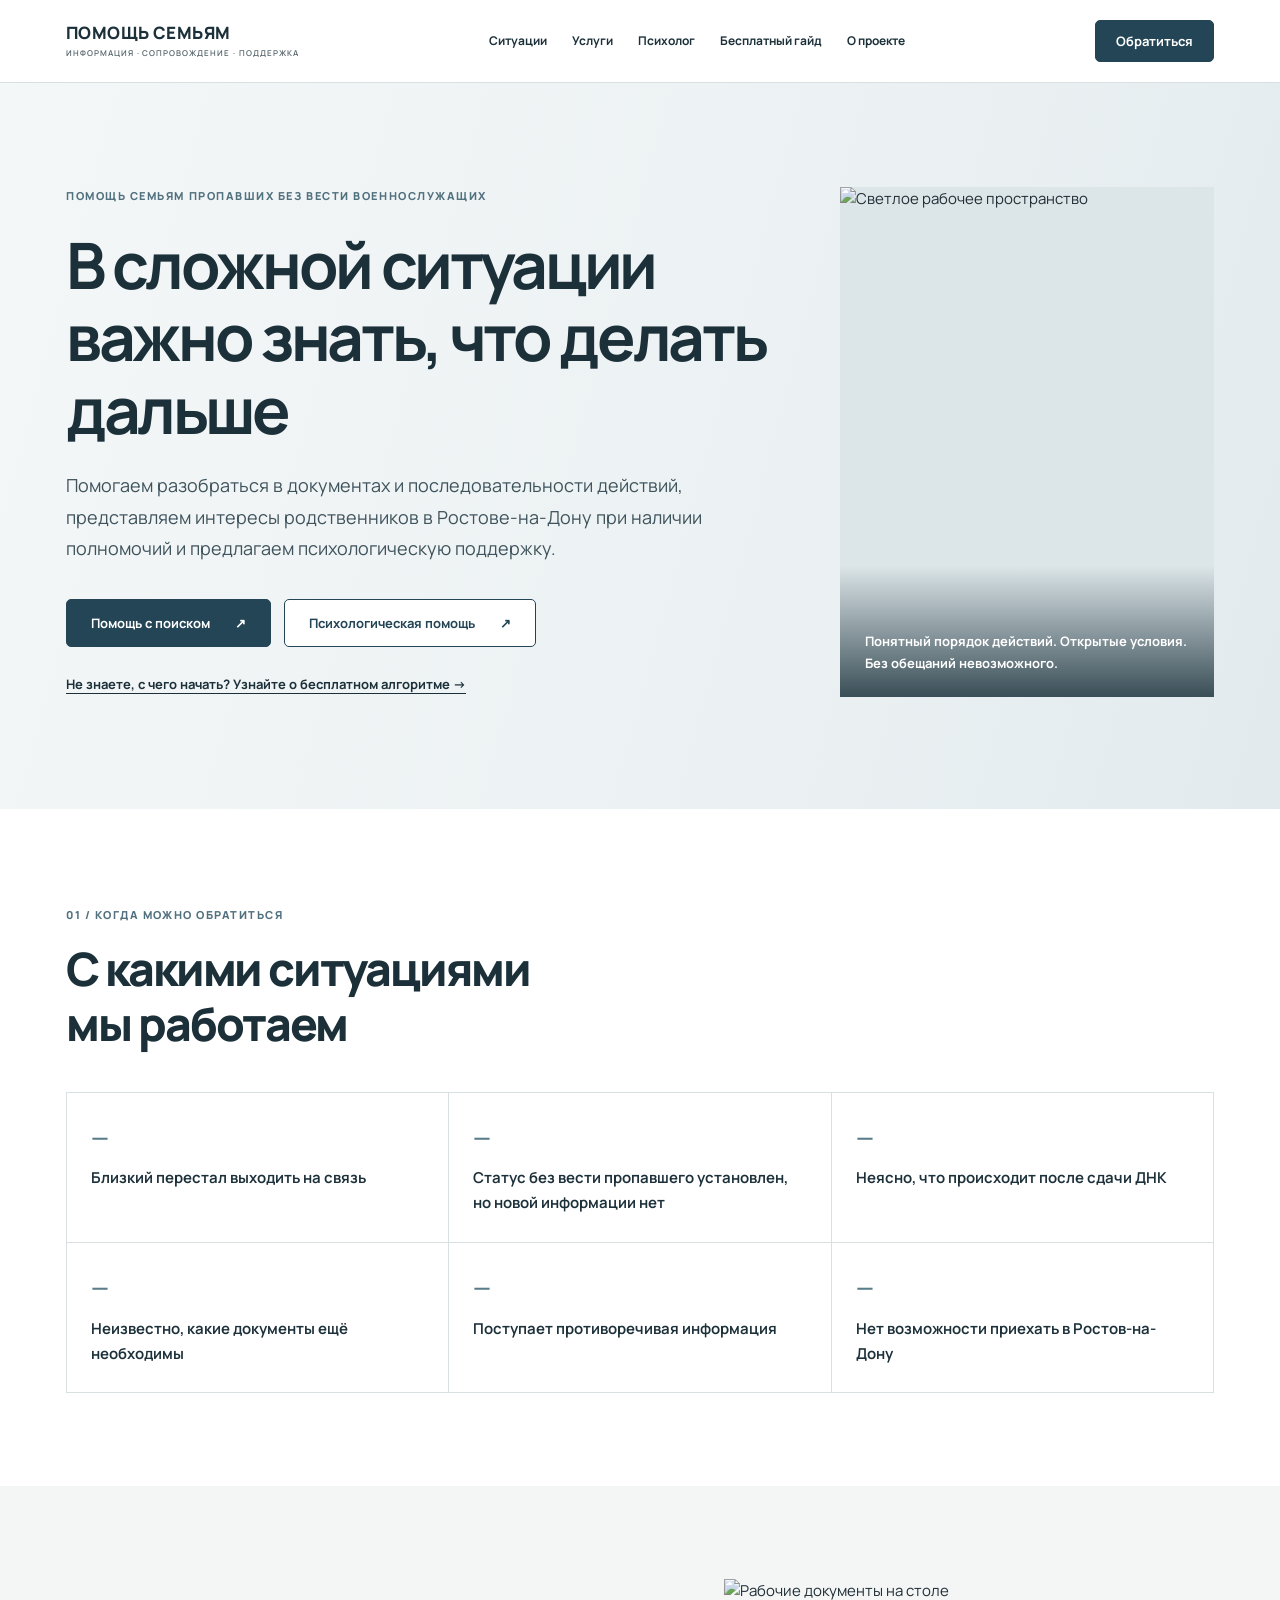
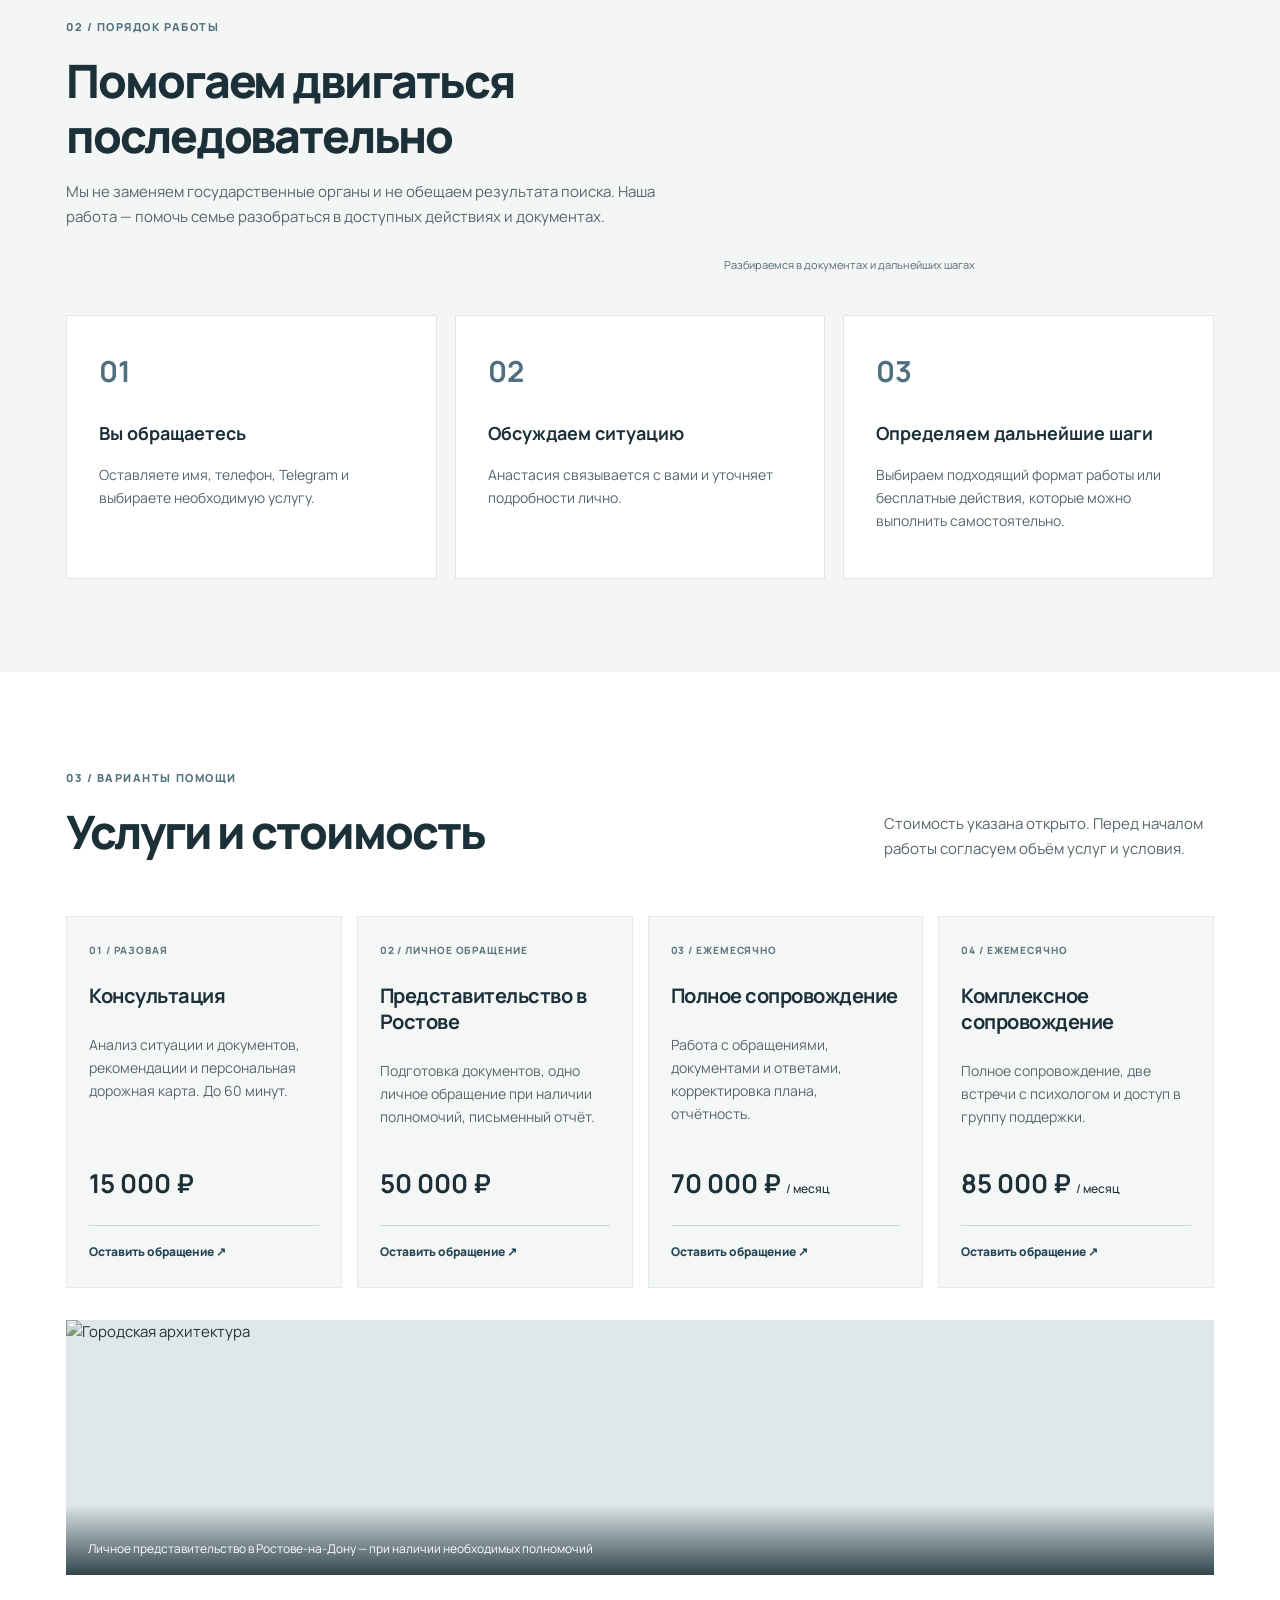
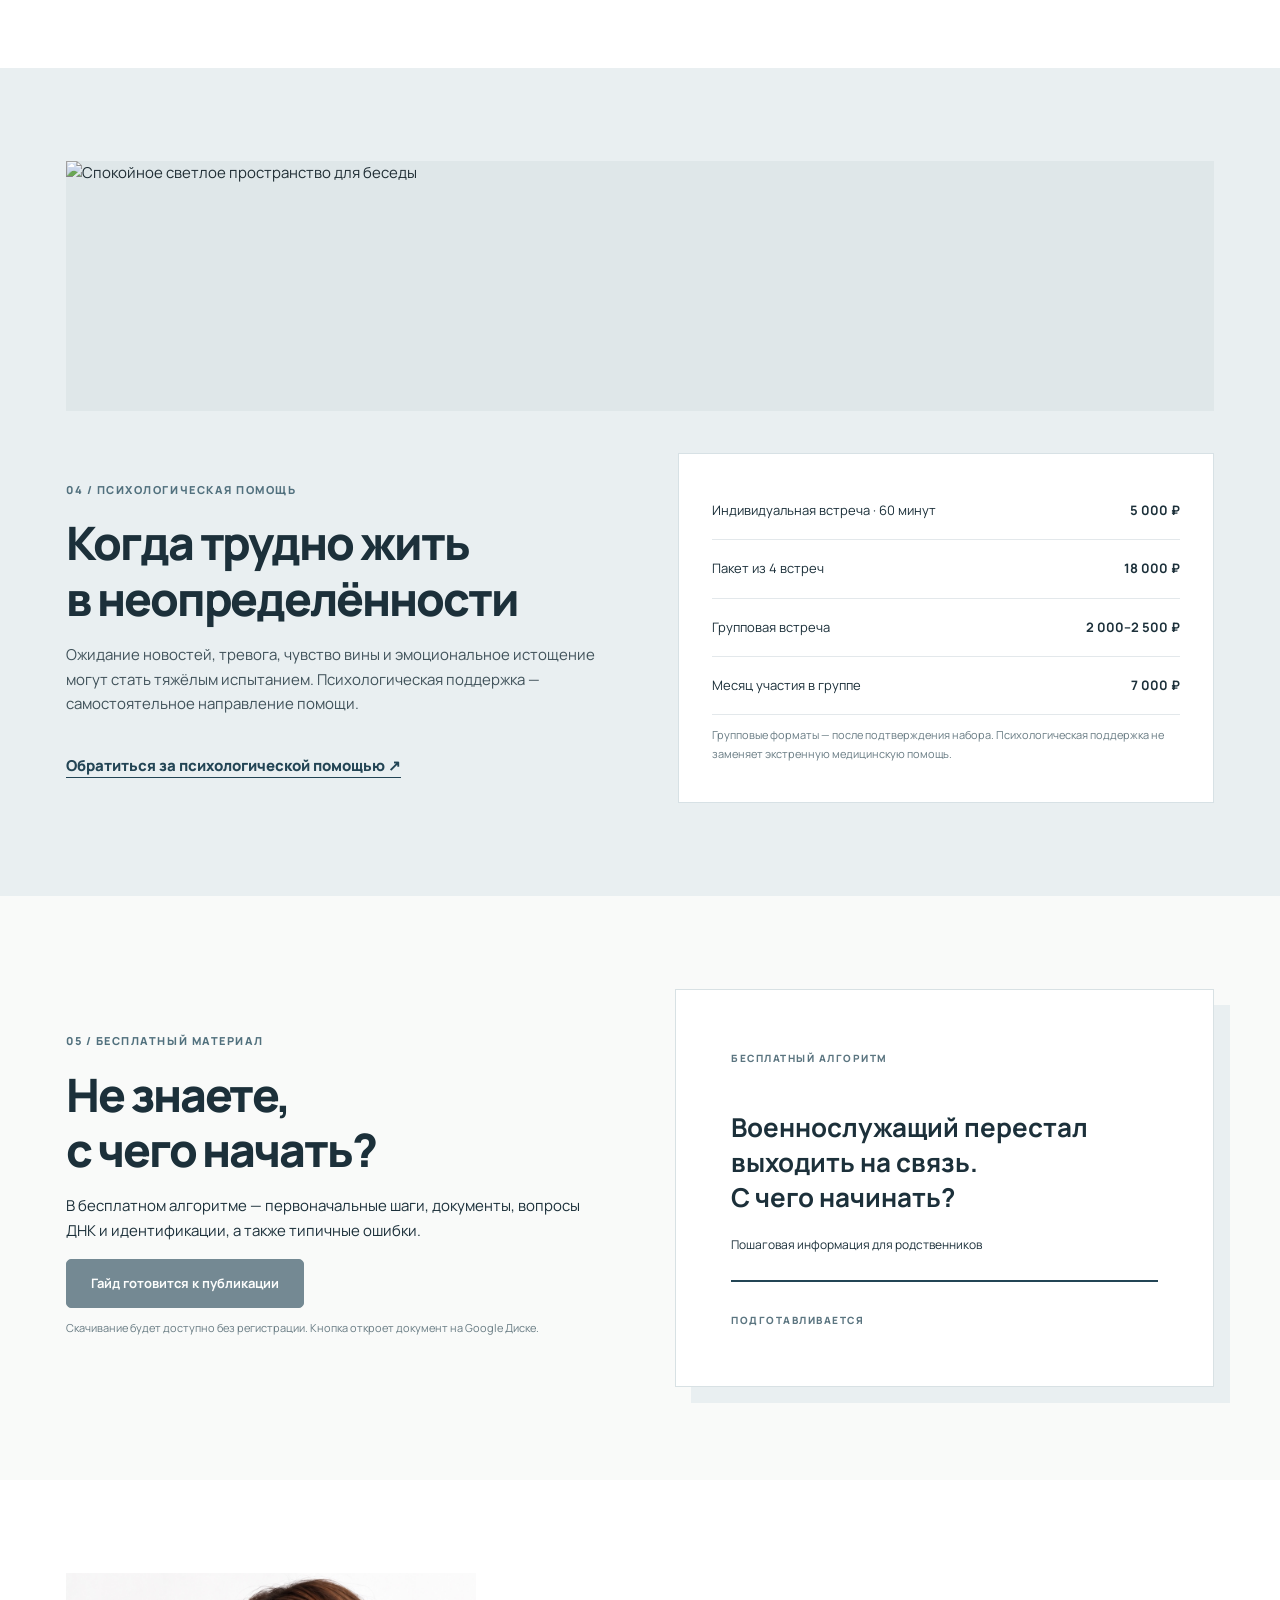
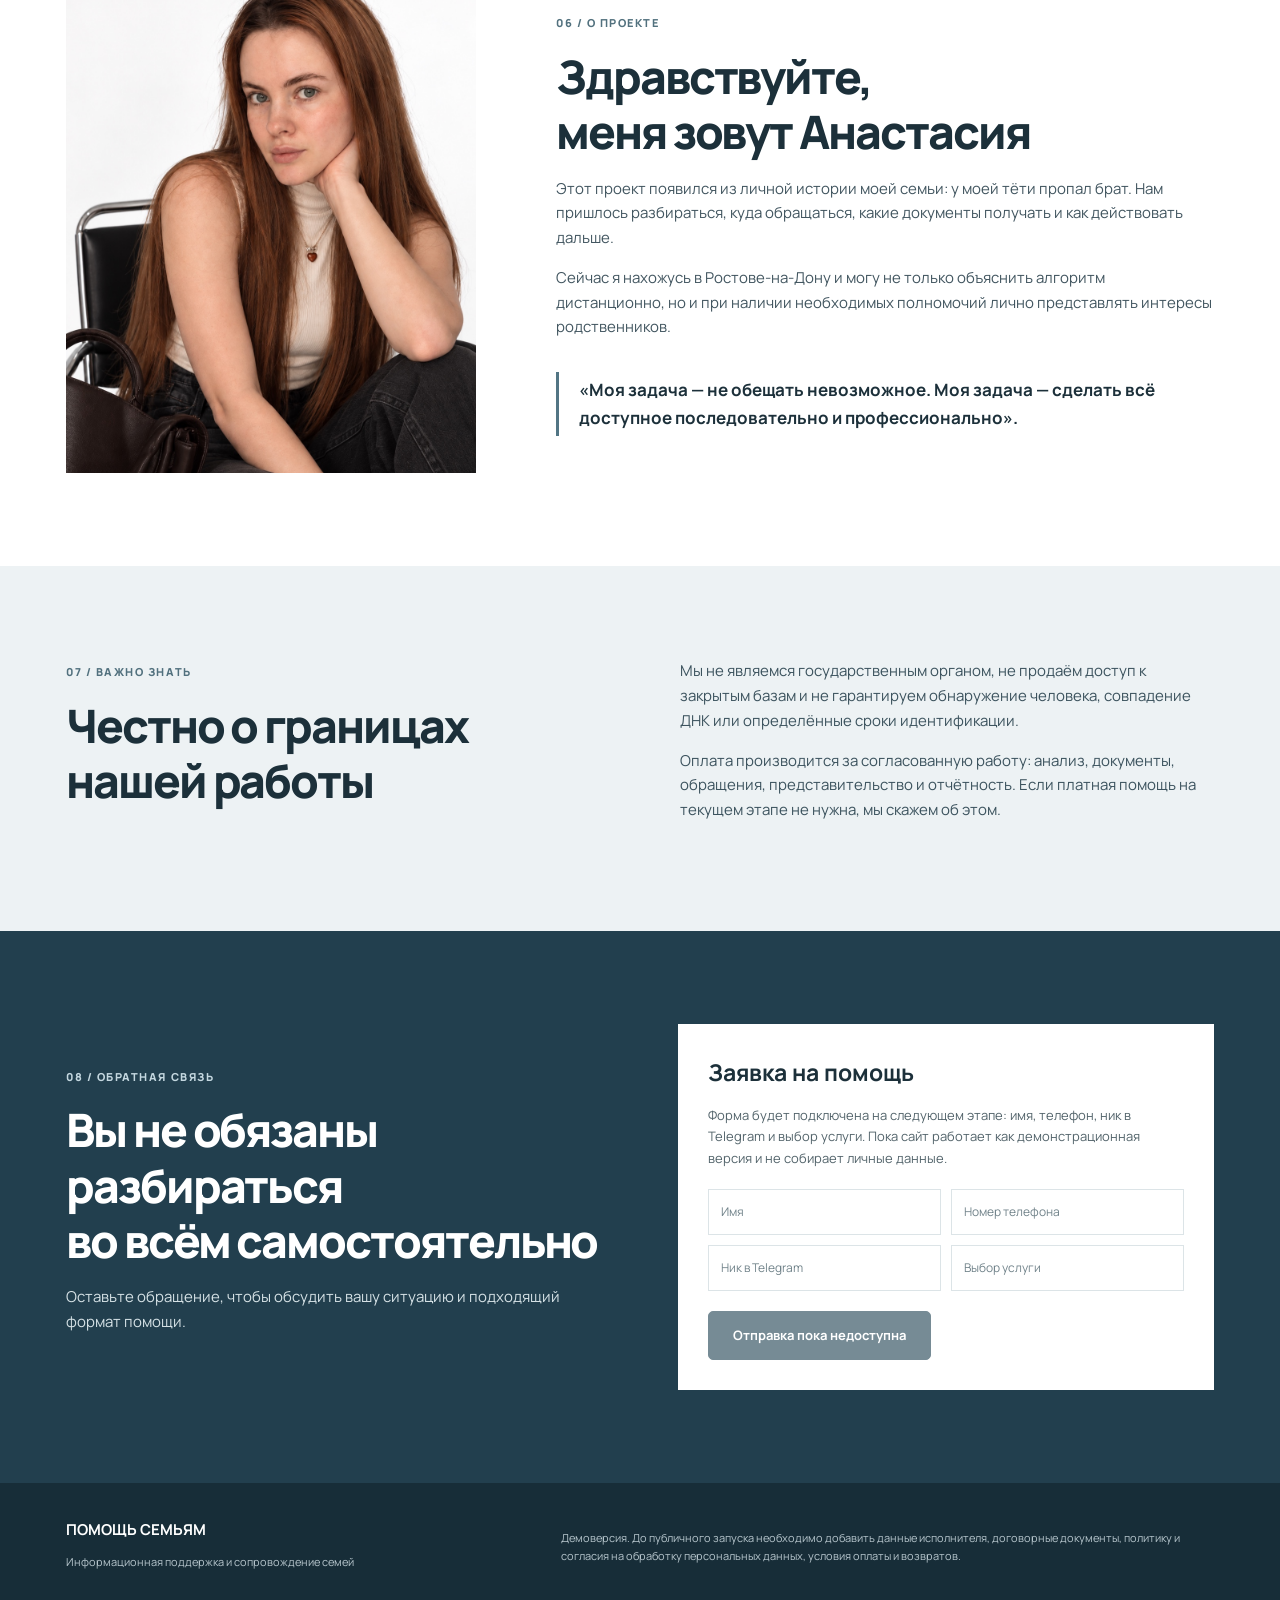
==== index.html @ eea0a8e4 "Add files via upload" ====
<!doctype html><html lang="ru"><head><meta charset="utf-8"><meta name="viewport" content="width=device-width, initial-scale=1"><meta name="description" content="Помощь семьям пропавших без вести военнослужащих: консультации, представительство в Ростове-на-Дону, сопровождение и психологическая поддержка."><title>Помощь семьям — поддержка и сопровождение</title><link rel="stylesheet" href="styles.css"></head><body><header class="header"><div class="wrap header-in"><a class="wordmark" href="#top">ПОМОЩЬ СЕМЬЯМ<span>ИНФОРМАЦИЯ · СОПРОВОЖДЕНИЕ · ПОДДЕРЖКА</span></a><button class="menu-btn" id="menuBtn" aria-label="Открыть меню" aria-expanded="false">☰</button><nav id="nav"><a href="#situations">Ситуации</a><a href="#services">Услуги</a><a href="#psych">Психолог</a><a href="#guide">Бесплатный гайд</a><a href="#about">О проекте</a></nav><a class="btn small" href="#contact">Обратиться</a></div></header><main id="top"><section class="hero"><div class="wrap hero-grid"><div><div class="eyebrow">ПОМОЩЬ СЕМЬЯМ ПРОПАВШИХ БЕЗ ВЕСТИ ВОЕННОСЛУЖАЩИХ</div><h1>В сложной ситуации важно знать, что делать дальше</h1><p class="lead">Помогаем разобраться в документах и последовательности действий, представляем интересы родственников в Ростове-на-Дону при наличии полномочий и предлагаем психологическую поддержку.</p><div class="actions"><a class="btn" href="#services">Помощь с поиском <span>↗</span></a><a class="btn outline" href="#psych">Психологическая помощь <span>↗</span></a></div><a class="quiet-link" href="#guide">Не знаете, с чего начать? Узнайте о бесплатном алгоритме →</a></div><div class="hero-visual"><img src="https://images.unsplash.com/photo-1497366811353-6870744d04b2?auto=format&fit=crop&w=1050&q=82" alt="Светлое рабочее пространство" fetchpriority="high"><div class="hero-visual-caption">Понятный порядок действий. Открытые условия. Без обещаний невозможного.</div></div></div></section><section class="section" id="situations"><div class="wrap"><div class="section-head"><span class="kicker">01 / КОГДА МОЖНО ОБРАТИТЬСЯ</span><h2>С какими ситуациями<br>мы работаем</h2></div><div class="situation-grid"><div>Близкий перестал выходить на связь</div><div>Статус без вести пропавшего установлен, но новой информации нет</div><div>Неясно, что происходит после сдачи ДНК</div><div>Неизвестно, какие документы ещё необходимы</div><div>Поступает противоречивая информация</div><div>Нет возможности приехать в Ростов-на-Дону</div></div></div></section><section class="section tint" id="approach"><div class="wrap"><div class="approach-intro"><div class="section-head"><span class="kicker">02 / ПОРЯДОК РАБОТЫ</span><h2>Помогаем двигаться<br>последовательно</h2><p>Мы не заменяем государственные органы и не обещаем результата поиска. Наша работа — помочь семье разобраться в доступных действиях и документах.</p></div><figure class="editorial-photo approach-photo"><img src="https://images.unsplash.com/photo-1450101499163-c8848c66ca85?auto=format&fit=crop&w=1100&q=82" alt="Рабочие документы на столе" loading="lazy"><figcaption>Разбираемся в документах и дальнейших шагах</figcaption></figure></div><div class="steps"><article><b>01</b><h3>Вы обращаетесь</h3><p>Оставляете имя, телефон, Telegram и выбираете необходимую услугу.</p></article><article><b>02</b><h3>Обсуждаем ситуацию</h3><p>Анастасия связывается с вами и уточняет подробности лично.</p></article><article><b>03</b><h3>Определяем дальнейшие шаги</h3><p>Выбираем подходящий формат работы или бесплатные действия, которые можно выполнить самостоятельно.</p></article></div></div></section><section class="section" id="services"><div class="wrap"><div class="section-head row"><div><span class="kicker">03 / ВАРИАНТЫ ПОМОЩИ</span><h2>Услуги и стоимость</h2></div><p>Стоимость указана открыто. Перед началом работы согласуем объём услуг и условия.</p></div><div class="cards"><article class="card"><span class="card-n">01 / РАЗОВАЯ</span><h3>Консультация</h3><p>Анализ ситуации и документов, рекомендации и персональная дорожная карта. До 60 минут.</p><strong>15 000 ₽</strong><a href="#contact">Оставить обращение ↗</a></article><article class="card"><span class="card-n">02 / ЛИЧНОЕ ОБРАЩЕНИЕ</span><h3>Представительство в Ростове</h3><p>Подготовка документов, одно личное обращение при наличии полномочий, письменный отчёт.</p><strong>50 000 ₽</strong><a href="#contact">Оставить обращение ↗</a></article><article class="card"><span class="card-n">03 / ЕЖЕМЕСЯЧНО</span><h3>Полное сопровождение</h3><p>Работа с обращениями, документами и ответами, корректировка плана, отчётность.</p><strong>70 000 ₽ <small>/ месяц</small></strong><a href="#contact">Оставить обращение ↗</a></article><article class="card"><span class="card-n">04 / ЕЖЕМЕСЯЧНО</span><h3>Комплексное сопровождение</h3><p>Полное сопровождение, две встречи с психологом и доступ в группу поддержки.</p><strong>85 000 ₽ <small>/ месяц</small></strong><a href="#contact">Оставить обращение ↗</a></article></div><figure class="editorial-photo city-photo"><img src="https://images.unsplash.com/photo-1486406146926-c627a92ad1ab?auto=format&fit=crop&w=1600&q=82" alt="Городская архитектура" loading="lazy"><figcaption>Личное представительство в Ростове-на-Дону — при наличии необходимых полномочий</figcaption></figure></div></section><section class="section psych" id="psych"><div class="wrap"><figure class="editorial-photo psych-photo"><img src="https://images.unsplash.com/photo-1497366754035-f200968a6e72?auto=format&fit=crop&w=1500&q=82" alt="Спокойное светлое пространство для беседы" loading="lazy"></figure><div class="psych-grid"><div><span class="kicker">04 / ПСИХОЛОГИЧЕСКАЯ ПОМОЩЬ</span><h2>Когда трудно жить<br>в неопределённости</h2><p>Ожидание новостей, тревога, чувство вины и эмоциональное истощение могут стать тяжёлым испытанием. Психологическая поддержка — самостоятельное направление помощи.</p><a class="text-btn" href="#contact">Обратиться за психологической помощью ↗</a></div><div class="price-list"><div><span>Индивидуальная встреча · 60 минут</span><b>5 000 ₽</b></div><div><span>Пакет из 4 встреч</span><b>18 000 ₽</b></div><div><span>Групповая встреча</span><b>2 000–2 500 ₽</b></div><div><span>Месяц участия в группе</span><b>7 000 ₽</b></div><p class="micro">Групповые форматы — после подтверждения набора. Психологическая поддержка не заменяет экстренную медицинскую помощь.</p></div></div></div></section><section class="section guide" id="guide"><div class="wrap guide-grid"><div><span class="kicker">05 / БЕСПЛАТНЫЙ МАТЕРИАЛ</span><h2>Не знаете,<br>с чего начать?</h2><p>В бесплатном алгоритме — первоначальные шаги, документы, вопросы ДНК и идентификации, а также типичные ошибки.</p><span class="btn disabled" title="Ссылка на PDF будет добавлена после подготовки и проверки гайда">Гайд готовится к публикации</span><p class="micro">Скачивание будет доступно без регистрации. Кнопка откроет документ на Google Диске.</p></div><div class="guide-art"><span>БЕСПЛАТНЫЙ АЛГОРИТМ</span><h3>Военнослужащий перестал выходить на связь.<br>С чего начинать?</h3><p>Пошаговая информация для родственников</p><div class="guide-rule"></div><span>ПОДГОТАВЛИВАЕТСЯ</span></div></div></section><section class="section" id="about"><div class="wrap about-grid"><div class="portrait"><img src="assets/anastasia.jpg" alt="Фотография Анастасии" loading="lazy"></div><div><span class="kicker">06 / О ПРОЕКТЕ</span><h2>Здравствуйте,<br>меня зовут Анастасия</h2><p>Этот проект появился из личной истории моей семьи: у моей тёти пропал брат. Нам пришлось разбираться, куда обращаться, какие документы получать и как действовать дальше.</p><p>Сейчас я нахожусь в Ростове-на-Дону и могу не только объяснить алгоритм дистанционно, но и при наличии необходимых полномочий лично представлять интересы родственников.</p><blockquote>«Моя задача — не обещать невозможное. Моя задача — сделать всё доступное последовательно и профессионально».</blockquote></div></div></section><section class="section honest"><div class="wrap honest-grid"><div><span class="kicker">07 / ВАЖНО ЗНАТЬ</span><h2>Честно о границах<br>нашей работы</h2></div><div><p>Мы не являемся государственным органом, не продаём доступ к закрытым базам и не гарантируем обнаружение человека, совпадение ДНК или определённые сроки идентификации.</p><p>Оплата производится за согласованную работу: анализ, документы, обращения, представительство и отчётность. Если платная помощь на текущем этапе не нужна, мы скажем об этом.</p></div></div></section><section class="section contact" id="contact"><div class="wrap contact-grid"><div><span class="kicker">08 / ОБРАТНАЯ СВЯЗЬ</span><h2>Вы не обязаны разбираться<br>во всём самостоятельно</h2><p>Оставьте обращение, чтобы обсудить вашу ситуацию и подходящий формат помощи.</p></div><div class="contact-box"><h3>Заявка на помощь</h3><p>Форма будет подключена на следующем этапе: имя, телефон, ник в Telegram и выбор услуги. Пока сайт работает как демонстрационная версия и не собирает личные данные.</p><div class="fields-preview"><span>Имя</span><span>Номер телефона</span><span>Ник в Telegram</span><span>Выбор услуги</span></div><button disabled class="btn disabled">Отправка пока недоступна</button></div></div></section></main><footer><div class="wrap foot"><div><b>ПОМОЩЬ СЕМЬЯМ</b><p>Информационная поддержка и сопровождение семей</p></div><div><p>Демоверсия. До публичного запуска необходимо добавить данные исполнителя, договорные документы, политику и согласия на обработку персональных данных, условия оплаты и возвратов.</p></div></div></footer><script src="script.js"></script></body></html>
---- styles.css ----
@import url('https://fonts.googleapis.com/css2?family=Manrope:wght@400;500;600;700;800&display=swap');:root{--ink:#1c303a;--muted:#57666c;--blue:#234555;--pale:#f4f6f6;--line:#d9e0e2;--white:#fff}*{box-sizing:border-box}html{scroll-behavior:smooth}body{margin:0;font-family:Manrope,Arial,sans-serif;color:var(--ink);background:#fff;font-size:15px;line-height:1.65}a{color:inherit;text-decoration:none}button{font:inherit}.wrap{max-width:1220px;margin:auto;padding:0 36px}.header{background:#fff;border-bottom:1px solid var(--line);position:sticky;top:0;z-index:30}.header-in{min-height:82px;display:flex;align-items:center;justify-content:space-between;gap:25px}.wordmark{font-size:17px;font-weight:800;letter-spacing:.025em;line-height:1.1;white-space:nowrap}.wordmark span{display:block;font-size:8px;letter-spacing:.12em;font-weight:600;color:var(--muted);margin-top:6px}.header nav{display:flex;gap:25px;font-size:12px;font-weight:700}.header nav a:hover,.quiet-link:hover{color:#557b8b}.btn{display:inline-flex;align-items:center;justify-content:center;gap:25px;padding:15px 24px;background:var(--blue);color:#fff;border-radius:5px;font-size:13px;font-weight:700;border:1px solid var(--blue);cursor:pointer;line-height:1.3}.btn.small{padding:12px 20px}.btn.outline{background:#fff;color:var(--blue)}.btn.disabled{opacity:.62;cursor:not-allowed}.menu-btn{display:none;background:none;border:0;font-size:27px;color:var(--ink)}.hero{background:linear-gradient(105deg,#f4f7f8 0%,#eaf0f2 70%,#e2eaed 100%);padding:104px 0 112px;position:relative;overflow:hidden}.hero:after{content:"";position:absolute;right:-110px;top:-170px;width:600px;height:600px;border:1px solid #d1dfe3;border-radius:50%;box-shadow:0 0 0 95px #e9f0f244,0 0 0 190px #e9f0f222;pointer-events:none}.hero-grid{display:grid;grid-template-columns:2.2fr .8fr;gap:60px;align-items:end;position:relative;z-index:1}.eyebrow,.kicker{font-size:11px;letter-spacing:.14em;font-weight:800;color:#52717e}.hero h1{font-size:clamp(39px,5vw,69px);line-height:1.13;letter-spacing:-.052em;max-width:850px;margin:24px 0}.lead{font-size:18px;line-height:1.75;max-width:735px;color:#3f535c}.actions{display:flex;gap:13px;flex-wrap:wrap;margin:34px 0 25px}.quiet-link{font-size:13px;text-decoration:underline;text-underline-offset:4px;font-weight:700}.hero-note{padding:30px 0 12px;font-size:15px;color:#405762}.hero-note .line{width:65px;height:3px;background:#3b6170}.section{padding:93px 0;scroll-margin-top:85px}.section-head{margin-bottom:40px}.section-head h2,.section h2{font-size:clamp(31px,3.6vw,47px);line-height:1.2;letter-spacing:-.045em;margin:14px 0 17px;font-weight:800}.section-head>p{max-width:640px;color:var(--muted)}.section-head.row{display:flex;align-items:end;justify-content:space-between;gap:30px}.section-head.row>p{max-width:330px}.situation-grid{display:grid;grid-template-columns:repeat(3,1fr);border-top:1px solid var(--line);border-left:1px solid var(--line)}.situation-grid>div{padding:26px 24px;min-height:118px;border-right:1px solid var(--line);border-bottom:1px solid var(--line);font-weight:650;font-size:15px}.situation-grid>div:before{content:'—';display:block;color:#5a7c89;font-size:23px;margin-bottom:10px}.tint{background:var(--pale)}.steps{display:grid;grid-template-columns:repeat(3,1fr);gap:18px}.steps article{background:white;padding:32px;border:1px solid #e1e7e9}.steps b{font-size:29px;color:#507080}.steps h3{font-size:18px;margin:23px 0 8px}.steps p,.card p{color:var(--muted);font-size:14px}.cards{display:grid;grid-template-columns:repeat(4,1fr);gap:15px}.card{background:#f5f7f7;border:1px solid #e4e9eb;padding:25px 22px;min-height:355px;display:flex;flex-direction:column}.card-n{font-size:10px;letter-spacing:.09em;color:#617882;font-weight:800}.card h3{font-size:20px;line-height:1.3;letter-spacing:-.025em;margin:24px 0 10px}.card p{flex:1}.card strong{font-size:26px;margin:20px 0}.card small{font-size:12px;font-weight:500}.card a{border-top:1px solid #cbd7dc;padding-top:16px;color:var(--blue);font-weight:800;font-size:12px}.psych{background:#e9eff1}.psych-grid{display:grid;grid-template-columns:1fr 1fr;gap:75px;align-items:center}.psych p{max-width:530px;color:#40525a}.text-btn{display:inline-block;margin-top:22px;font-weight:800;color:var(--blue);text-decoration:underline;text-underline-offset:6px}.price-list{background:#fff;padding:28px 33px;border:1px solid #d7e1e5}.price-list>div{display:flex;justify-content:space-between;gap:20px;padding:18px 0;border-bottom:1px solid #e3e8eb;font-size:13px}.price-list b{white-space:nowrap}.micro{font-size:11px!important;color:#687b83!important;line-height:1.65}.guide{background:#f9faf9}.guide-grid{display:grid;grid-template-columns:1fr 1fr;gap:70px;align-items:center}.guide-art{background:#fff;border:1px solid #d8e1e4;padding:55px;min-height:365px;box-shadow:16px 16px 0 #e9eff1}.guide-art>span{font-size:10px;letter-spacing:.15em;font-weight:800;color:#5b7580}.guide-art h3{font-size:26px;line-height:1.35;margin:40px 0 20px}.guide-art p{font-size:12px}.guide-rule{border-top:2px solid var(--blue);margin:25px 0}.about-grid{display:grid;grid-template-columns:410px 1fr;gap:80px;align-items:center}.portrait{height:500px;overflow:hidden;background:#f2f2f2}.portrait img{width:100%;height:100%;object-fit:cover;object-position:center 20%}.about-grid p{color:#425660}.about-grid blockquote{border-left:3px solid #527584;margin:32px 0 0;padding:4px 0 4px 20px;font-weight:700;font-size:17px}.honest{background:#edf2f4}.honest-grid{display:grid;grid-template-columns:1fr 1fr;gap:80px}.honest-grid p{margin-top:0;color:#3c535e}.contact{background:#223f4e;color:white}.contact .kicker{color:#c4d7df}.contact-grid{display:grid;grid-template-columns:1fr 1fr;gap:75px;align-items:center}.contact-grid p{color:#d5e1e5}.contact-box{background:white;color:var(--ink);padding:30px}.contact-box h3{margin:0;font-size:23px}.contact-box p{color:#53646b;font-size:13px}.fields-preview{display:grid;grid-template-columns:1fr 1fr;gap:10px;margin:20px 0}.fields-preview span{border:1px solid #dce4e7;padding:12px;font-size:12px;color:#71838a}footer{background:#172d38;color:#fff;padding:35px 0}.foot{display:grid;grid-template-columns:1fr 1.5fr;gap:60px}.foot p{font-size:11px;color:#b7c6cd}@media(max-width:1000px){.header nav{gap:12px}.cards{grid-template-columns:repeat(2,1fr)}.hero-grid{grid-template-columns:1fr}.hero-note{display:none}.about-grid{grid-template-columns:330px 1fr;gap:40px}}@media(max-width:740px){.wrap{padding:0 20px}.header-in{min-height:68px}.wordmark{font-size:14px}.wordmark span{font-size:7px}.menu-btn{display:block;margin-left:auto}.header .btn.small{display:none}.header nav{display:none;position:absolute;top:68px;left:0;right:0;background:white;padding:24px 20px;flex-direction:column;box-shadow:0 16px 25px #0002}.header nav.open{display:flex}.hero{padding:70px 0 78px}.hero h1{font-size:40px}.lead{font-size:15px}.actions{flex-direction:column;align-items:stretch}.section{padding:66px 0}.situation-grid{grid-template-columns:1fr 1fr}.situation-grid>div{font-size:13px;padding:18px}.steps,.psych-grid,.guide-grid,.about-grid,.honest-grid,.contact-grid,.foot{grid-template-columns:1fr;gap:25px}.section-head.row{display:block}.cards{grid-template-columns:1fr}.card{min-height:280px}.portrait{height:420px;max-width:360px}.guide-art{padding:30px;min-height:270px;box-shadow:8px 8px 0 #e9eff1}.guide-art h3{font-size:22px;margin:25px 0}.contact-box{padding:20px}.fields-preview{grid-template-columns:1fr}}

/* Дополнительные фотографии: композиция сайта и типографика сохранены. */
.hero-grid{grid-template-columns:minmax(0,1.65fr) minmax(280px,.85fr);align-items:center;gap:48px}
.hero:after{display:none}
.hero-visual{position:relative;align-self:stretch;min-height:420px;overflow:hidden;background:#dce5e8}
.hero-visual img{display:block;width:100%;height:100%;min-height:420px;object-fit:cover;filter:saturate(.65)}
.hero-visual-caption{position:absolute;bottom:0;left:0;right:0;background:linear-gradient(transparent,rgba(22,45,55,.82));color:white;padding:65px 25px 23px;font-size:13px;font-weight:700;line-height:1.65}
.approach-intro{display:grid;grid-template-columns:1.1fr .9fr;gap:60px;align-items:center;margin-bottom:36px}
.approach-intro .section-head{margin-bottom:0}
.editorial-photo{margin:0;overflow:hidden;background:#dfe7e9}
.editorial-photo img{display:block;width:100%;height:100%;object-fit:cover;filter:saturate(.7)}
.editorial-photo figcaption{font-size:11px;color:#566a73;padding:12px 0 0;background:var(--pale)}
.approach-photo{height:300px;background:transparent;overflow:visible}
.approach-photo img{height:265px}
.city-photo{margin-top:32px;height:255px;position:relative}
.city-photo img{height:100%;filter:saturate(.45) contrast(.95)}
.city-photo figcaption{position:absolute;bottom:0;left:0;right:0;background:linear-gradient(transparent,rgba(20,42,52,.85));color:white;padding:35px 22px 16px;font-size:12px}
.psych-photo{height:250px;margin-bottom:42px}
.psych-photo img{height:100%;object-position:center 55%}
@media(max-width:1000px){.hero-grid{grid-template-columns:1fr 340px;gap:28px}.hero-visual,.hero-visual img{min-height:350px}.hero h1{font-size:clamp(37px,4.5vw,55px)}}
@media(max-width:740px){.hero-grid,.approach-intro{grid-template-columns:1fr}.hero-visual{min-height:230px}.hero-visual img{height:270px;min-height:270px}.hero-visual-caption{font-size:12px}.approach-intro{gap:22px}.approach-photo{height:245px}.approach-photo img{height:215px}.city-photo{height:195px}.psych-photo{height:190px;margin-bottom:28px}}
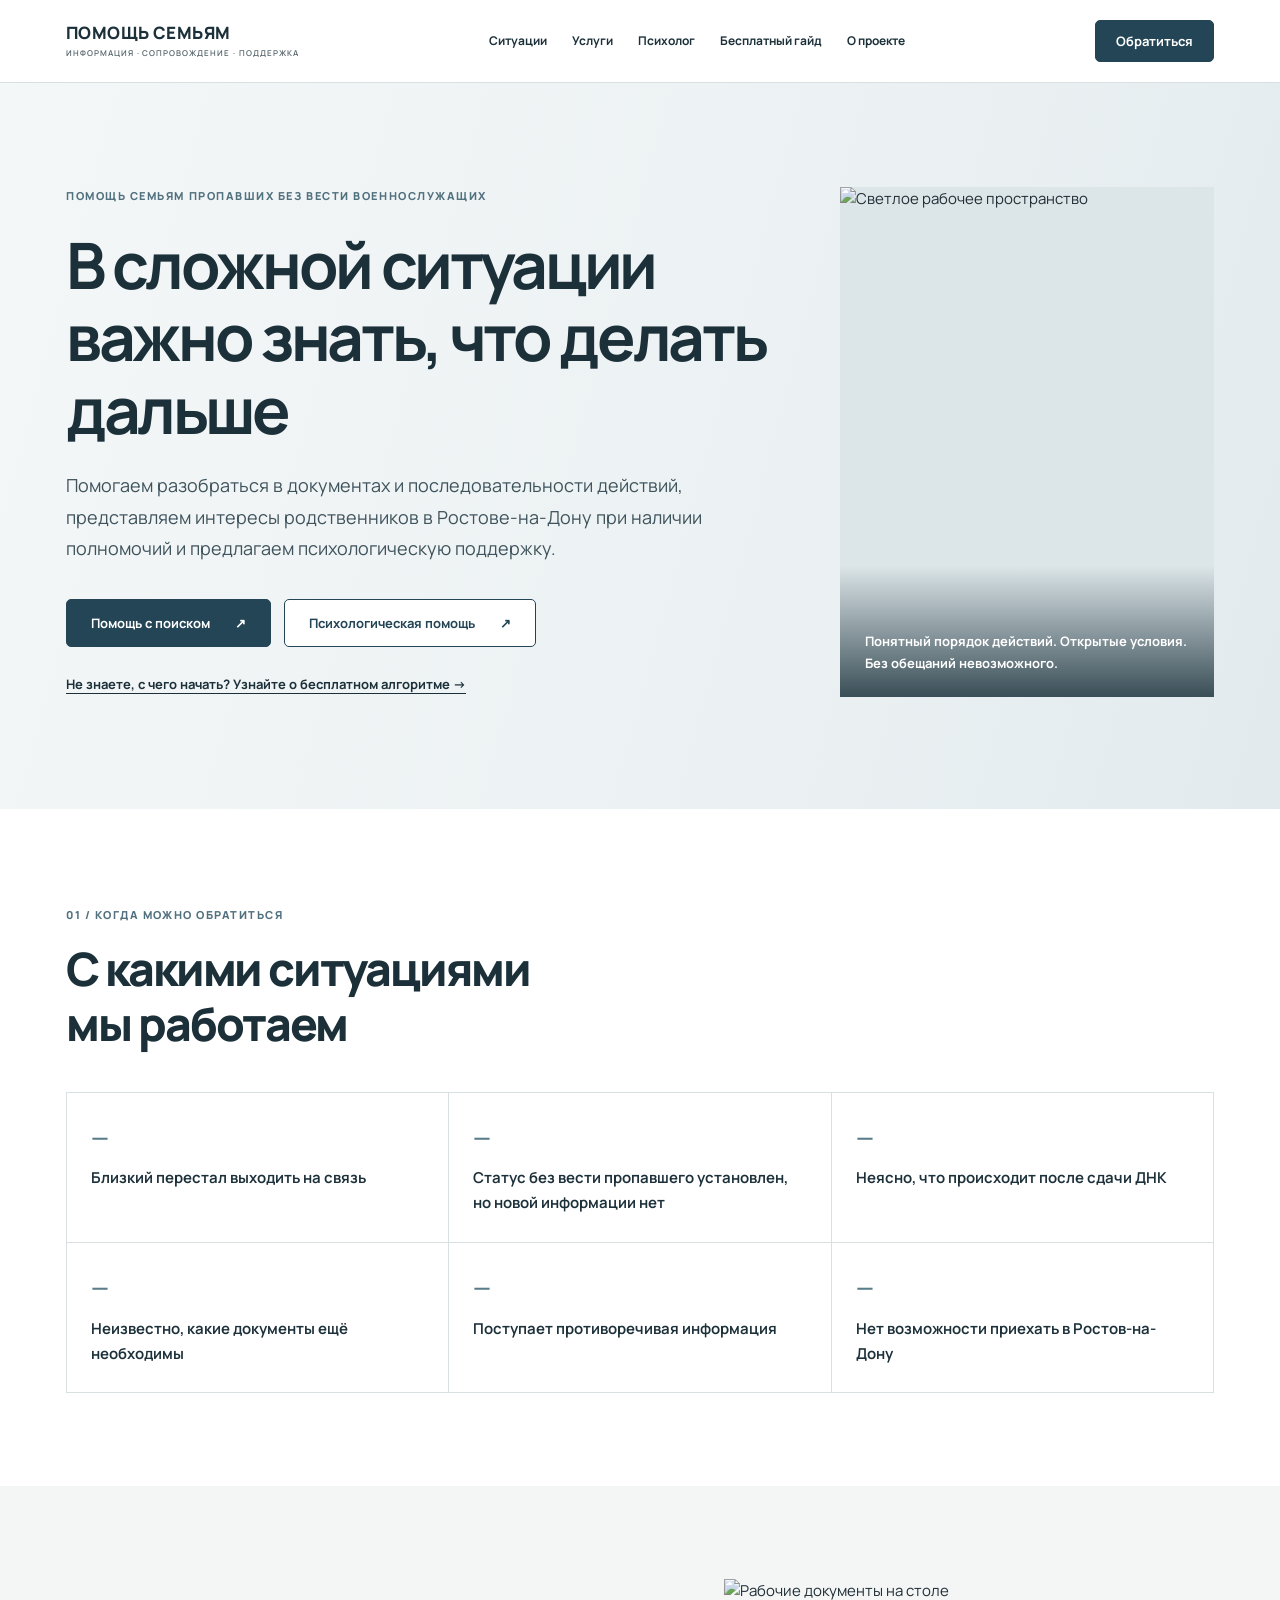
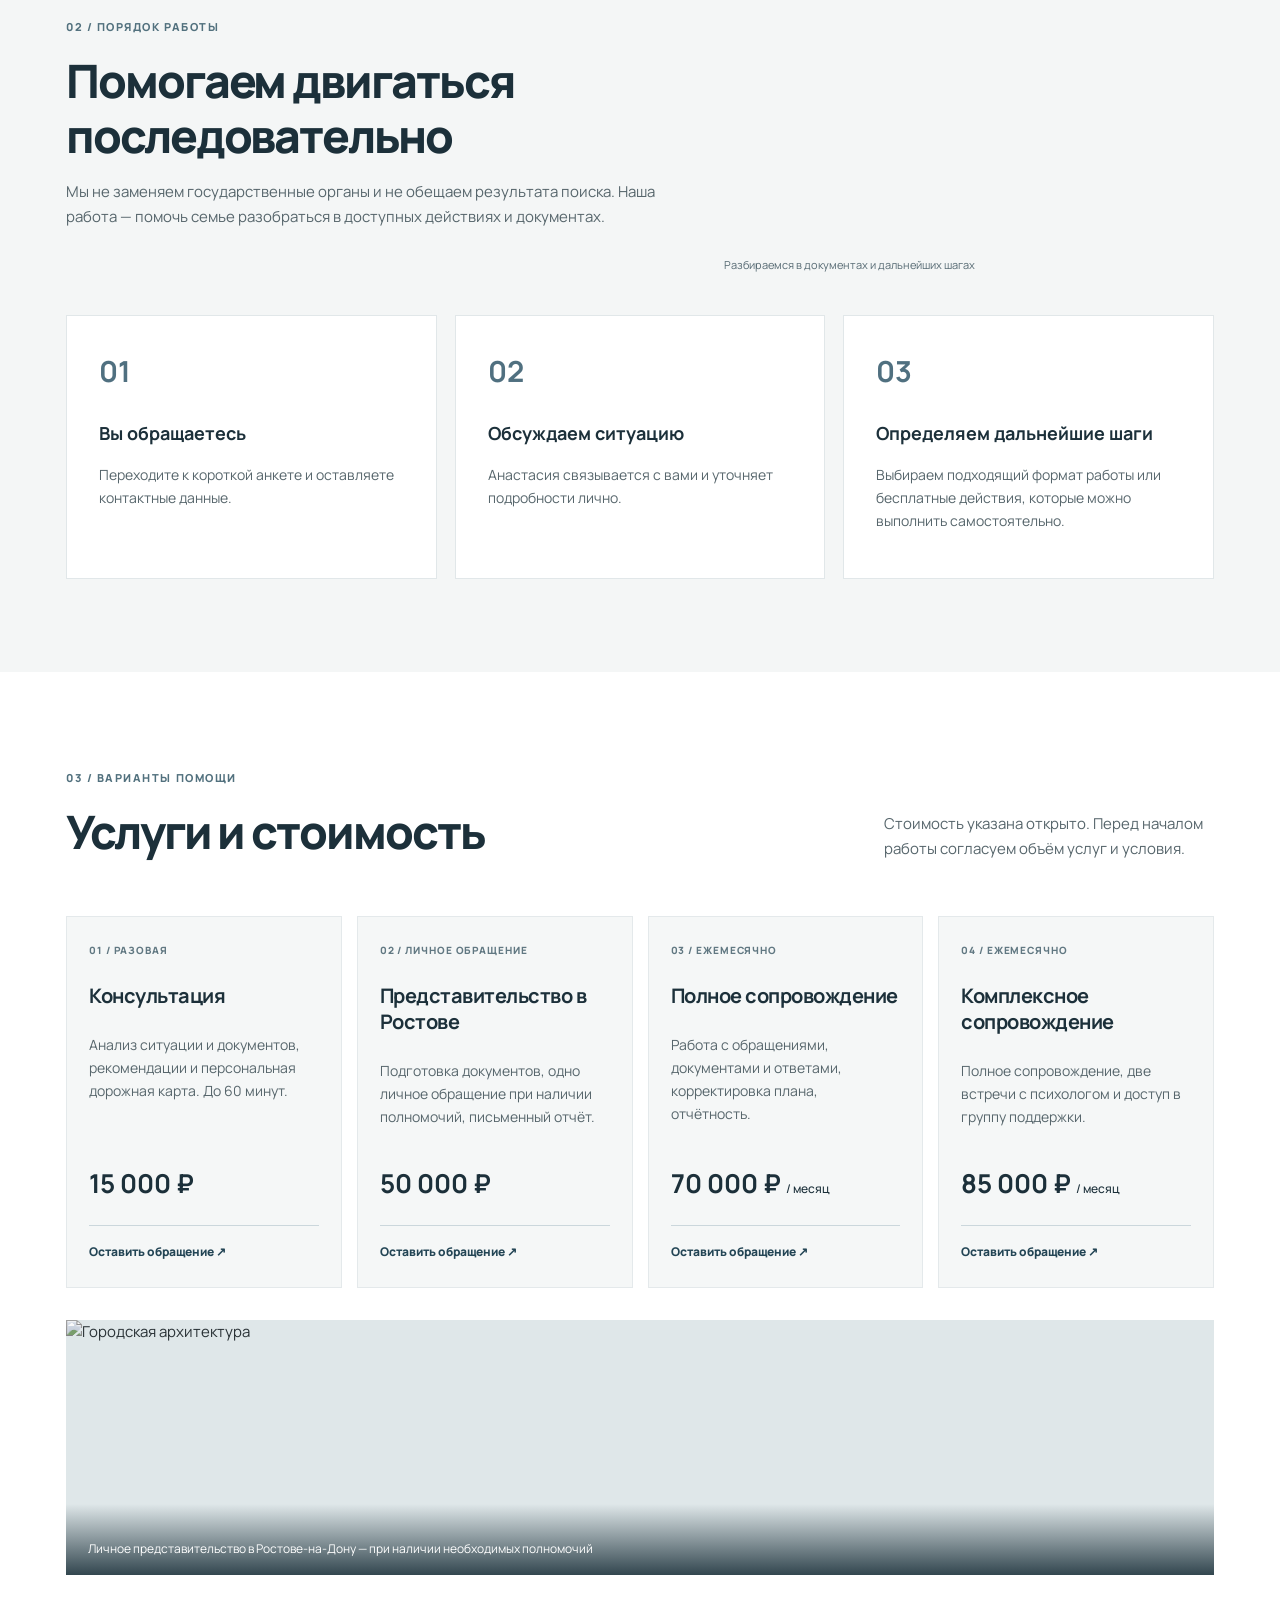
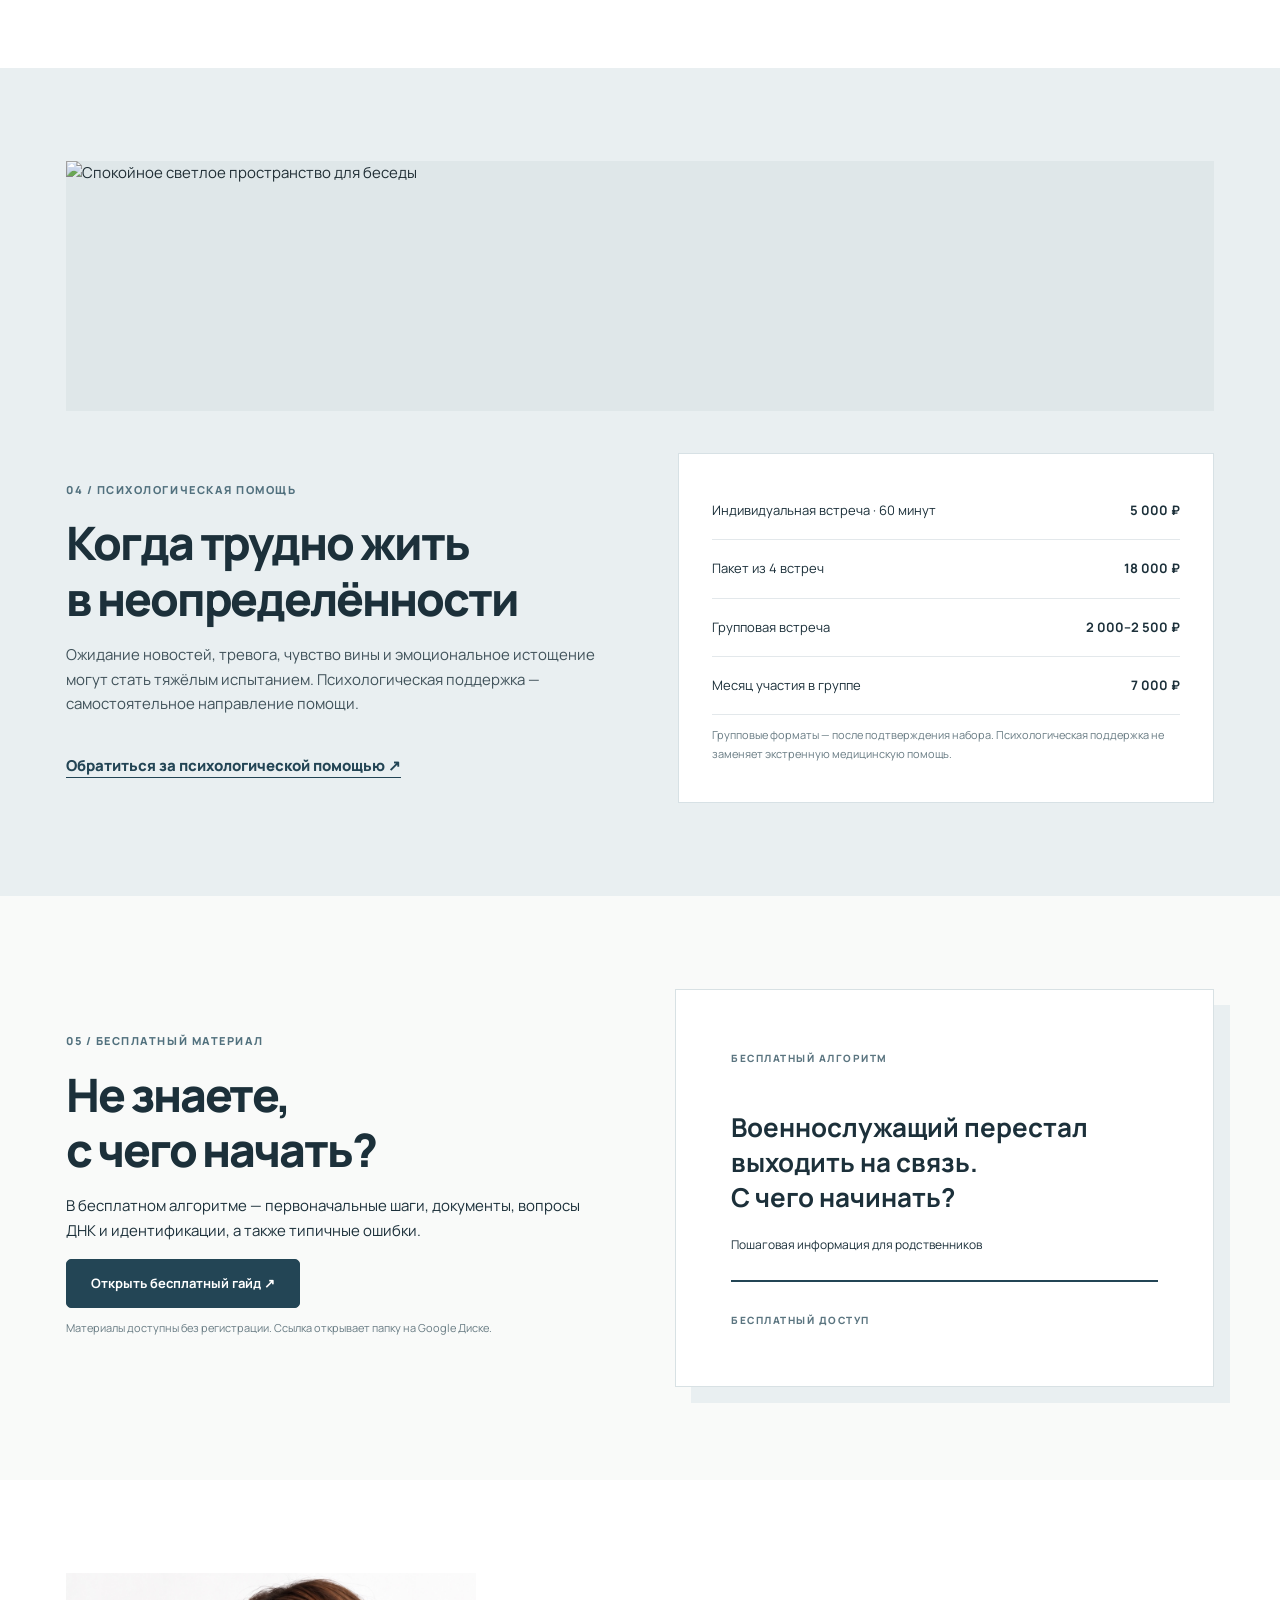
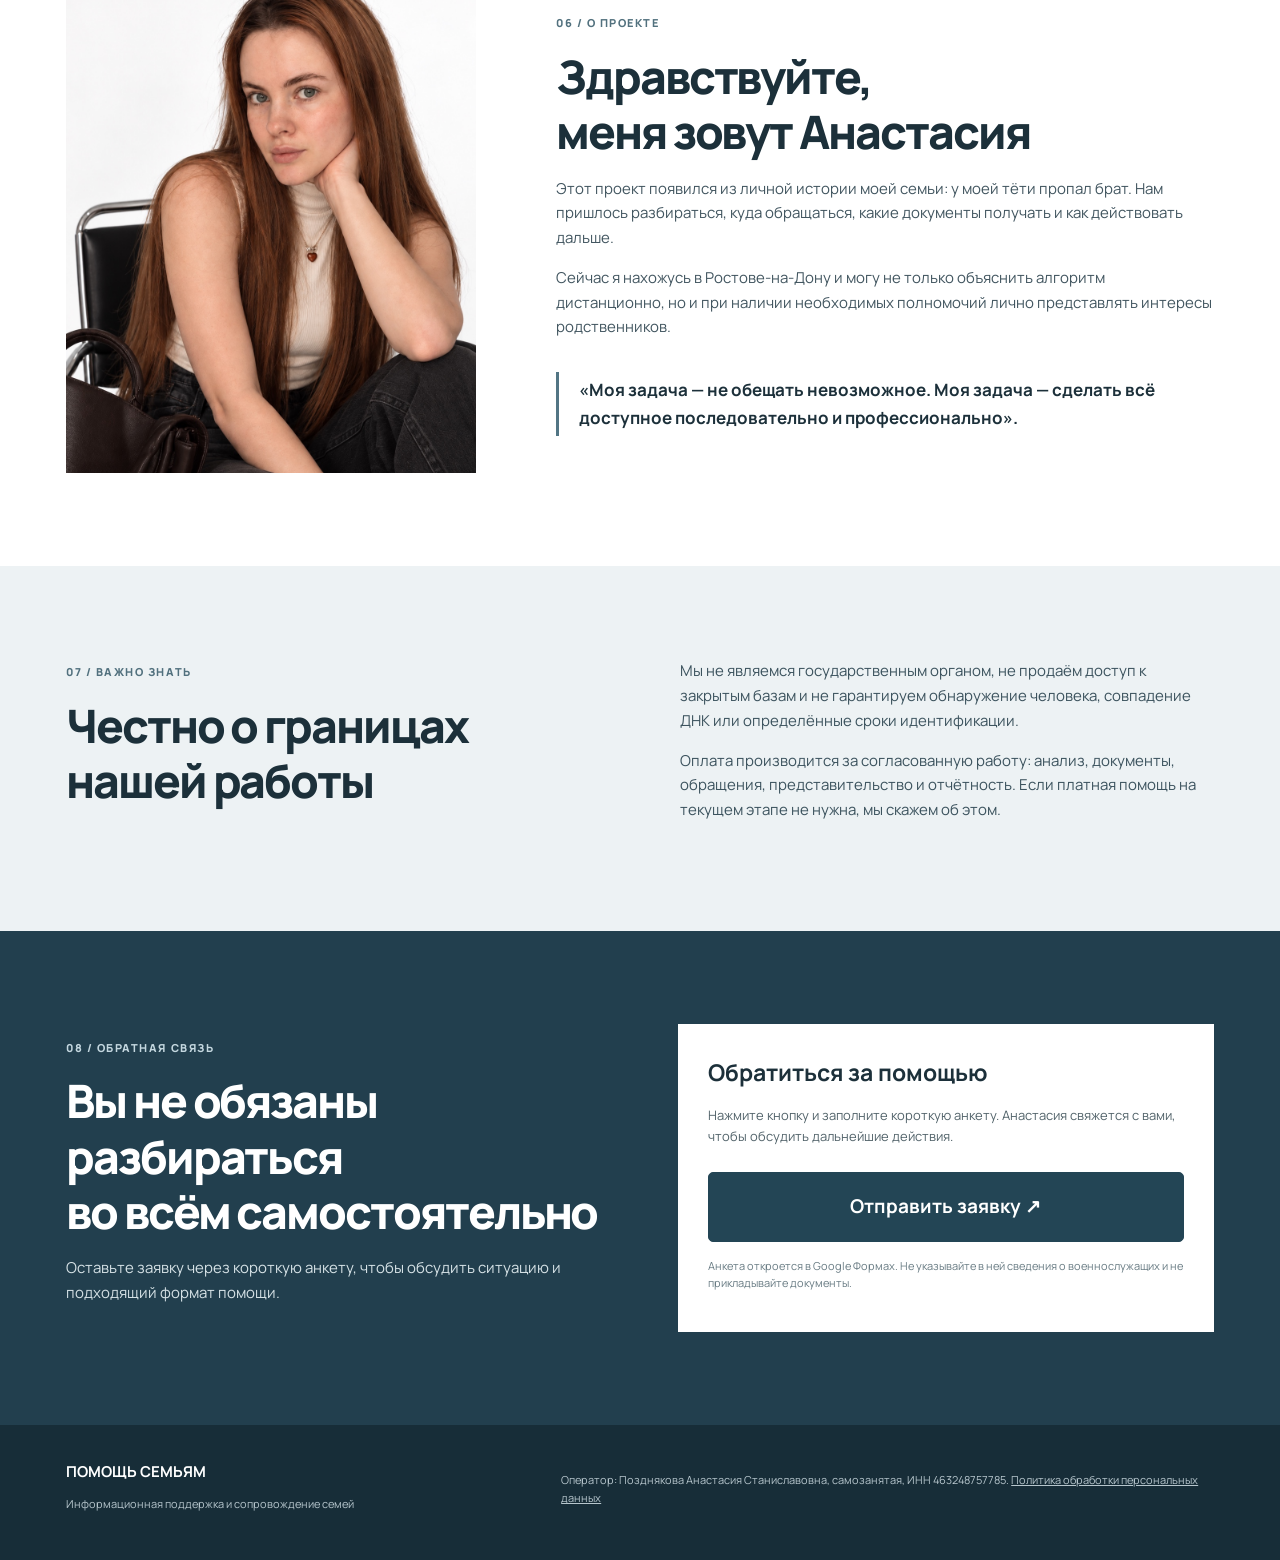
==== commit cefb99d9: "Add files via upload" ====
--- a/index.html
+++ b/index.html
@@ -1 +1,2 @@
-<!doctype html><html lang="ru"><head><meta charset="utf-8"><meta name="viewport" content="width=device-width, initial-scale=1"><meta name="description" content="Помощь семьям пропавших без вести военнослужащих: консультации, представительство в Ростове-на-Дону, сопровождение и психологическая поддержка."><title>Помощь семьям — поддержка и сопровождение</title><link rel="stylesheet" href="styles.css"></head><body><header class="header"><div class="wrap header-in"><a class="wordmark" href="#top">ПОМОЩЬ СЕМЬЯМ<span>ИНФОРМАЦИЯ · СОПРОВОЖДЕНИЕ · ПОДДЕРЖКА</span></a><button class="menu-btn" id="menuBtn" aria-label="Открыть меню" aria-expanded="false">☰</button><nav id="nav"><a href="#situations">Ситуации</a><a href="#services">Услуги</a><a href="#psych">Психолог</a><a href="#guide">Бесплатный гайд</a><a href="#about">О проекте</a></nav><a class="btn small" href="#contact">Обратиться</a></div></header><main id="top"><section class="hero"><div class="wrap hero-grid"><div><div class="eyebrow">ПОМОЩЬ СЕМЬЯМ ПРОПАВШИХ БЕЗ ВЕСТИ ВОЕННОСЛУЖАЩИХ</div><h1>В сложной ситуации важно знать, что делать дальше</h1><p class="lead">Помогаем разобраться в документах и последовательности действий, представляем интересы родственников в Ростове-на-Дону при наличии полномочий и предлагаем психологическую поддержку.</p><div class="actions"><a class="btn" href="#services">Помощь с поиском <span>↗</span></a><a class="btn outline" href="#psych">Психологическая помощь <span>↗</span></a></div><a class="quiet-link" href="#guide">Не знаете, с чего начать? Узнайте о бесплатном алгоритме →</a></div><div class="hero-visual"><img src="https://images.unsplash.com/photo-1497366811353-6870744d04b2?auto=format&fit=crop&w=1050&q=82" alt="Светлое рабочее пространство" fetchpriority="high"><div class="hero-visual-caption">Понятный порядок действий. Открытые условия. Без обещаний невозможного.</div></div></div></section><section class="section" id="situations"><div class="wrap"><div class="section-head"><span class="kicker">01 / КОГДА МОЖНО ОБРАТИТЬСЯ</span><h2>С какими ситуациями<br>мы работаем</h2></div><div class="situation-grid"><div>Близкий перестал выходить на связь</div><div>Статус без вести пропавшего установлен, но новой информации нет</div><div>Неясно, что происходит после сдачи ДНК</div><div>Неизвестно, какие документы ещё необходимы</div><div>Поступает противоречивая информация</div><div>Нет возможности приехать в Ростов-на-Дону</div></div></div></section><section class="section tint" id="approach"><div class="wrap"><div class="approach-intro"><div class="section-head"><span class="kicker">02 / ПОРЯДОК РАБОТЫ</span><h2>Помогаем двигаться<br>последовательно</h2><p>Мы не заменяем государственные органы и не обещаем результата поиска. Наша работа — помочь семье разобраться в доступных действиях и документах.</p></div><figure class="editorial-photo approach-photo"><img src="https://images.unsplash.com/photo-1450101499163-c8848c66ca85?auto=format&fit=crop&w=1100&q=82" alt="Рабочие документы на столе" loading="lazy"><figcaption>Разбираемся в документах и дальнейших шагах</figcaption></figure></div><div class="steps"><article><b>01</b><h3>Вы обращаетесь</h3><p>Оставляете имя, телефон, Telegram и выбираете необходимую услугу.</p></article><article><b>02</b><h3>Обсуждаем ситуацию</h3><p>Анастасия связывается с вами и уточняет подробности лично.</p></article><article><b>03</b><h3>Определяем дальнейшие шаги</h3><p>Выбираем подходящий формат работы или бесплатные действия, которые можно выполнить самостоятельно.</p></article></div></div></section><section class="section" id="services"><div class="wrap"><div class="section-head row"><div><span class="kicker">03 / ВАРИАНТЫ ПОМОЩИ</span><h2>Услуги и стоимость</h2></div><p>Стоимость указана открыто. Перед началом работы согласуем объём услуг и условия.</p></div><div class="cards"><article class="card"><span class="card-n">01 / РАЗОВАЯ</span><h3>Консультация</h3><p>Анализ ситуации и документов, рекомендации и персональная дорожная карта. До 60 минут.</p><strong>15 000 ₽</strong><a href="#contact">Оставить обращение ↗</a></article><article class="card"><span class="card-n">02 / ЛИЧНОЕ ОБРАЩЕНИЕ</span><h3>Представительство в Ростове</h3><p>Подготовка документов, одно личное обращение при наличии полномочий, письменный отчёт.</p><strong>50 000 ₽</strong><a href="#contact">Оставить обращение ↗</a></article><article class="card"><span class="card-n">03 / ЕЖЕМЕСЯЧНО</span><h3>Полное сопровождение</h3><p>Работа с обращениями, документами и ответами, корректировка плана, отчётность.</p><strong>70 000 ₽ <small>/ месяц</small></strong><a href="#contact">Оставить обращение ↗</a></article><article class="card"><span class="card-n">04 / ЕЖЕМЕСЯЧНО</span><h3>Комплексное сопровождение</h3><p>Полное сопровождение, две встречи с психологом и доступ в группу поддержки.</p><strong>85 000 ₽ <small>/ месяц</small></strong><a href="#contact">Оставить обращение ↗</a></article></div><figure class="editorial-photo city-photo"><img src="https://images.unsplash.com/photo-1486406146926-c627a92ad1ab?auto=format&fit=crop&w=1600&q=82" alt="Городская архитектура" loading="lazy"><figcaption>Личное представительство в Ростове-на-Дону — при наличии необходимых полномочий</figcaption></figure></div></section><section class="section psych" id="psych"><div class="wrap"><figure class="editorial-photo psych-photo"><img src="https://images.unsplash.com/photo-1497366754035-f200968a6e72?auto=format&fit=crop&w=1500&q=82" alt="Спокойное светлое пространство для беседы" loading="lazy"></figure><div class="psych-grid"><div><span class="kicker">04 / ПСИХОЛОГИЧЕСКАЯ ПОМОЩЬ</span><h2>Когда трудно жить<br>в неопределённости</h2><p>Ожидание новостей, тревога, чувство вины и эмоциональное истощение могут стать тяжёлым испытанием. Психологическая поддержка — самостоятельное направление помощи.</p><a class="text-btn" href="#contact">Обратиться за психологической помощью ↗</a></div><div class="price-list"><div><span>Индивидуальная встреча · 60 минут</span><b>5 000 ₽</b></div><div><span>Пакет из 4 встреч</span><b>18 000 ₽</b></div><div><span>Групповая встреча</span><b>2 000–2 500 ₽</b></div><div><span>Месяц участия в группе</span><b>7 000 ₽</b></div><p class="micro">Групповые форматы — после подтверждения набора. Психологическая поддержка не заменяет экстренную медицинскую помощь.</p></div></div></div></section><section class="section guide" id="guide"><div class="wrap guide-grid"><div><span class="kicker">05 / БЕСПЛАТНЫЙ МАТЕРИАЛ</span><h2>Не знаете,<br>с чего начать?</h2><p>В бесплатном алгоритме — первоначальные шаги, документы, вопросы ДНК и идентификации, а также типичные ошибки.</p><span class="btn disabled" title="Ссылка на PDF будет добавлена после подготовки и проверки гайда">Гайд готовится к публикации</span><p class="micro">Скачивание будет доступно без регистрации. Кнопка откроет документ на Google Диске.</p></div><div class="guide-art"><span>БЕСПЛАТНЫЙ АЛГОРИТМ</span><h3>Военнослужащий перестал выходить на связь.<br>С чего начинать?</h3><p>Пошаговая информация для родственников</p><div class="guide-rule"></div><span>ПОДГОТАВЛИВАЕТСЯ</span></div></div></section><section class="section" id="about"><div class="wrap about-grid"><div class="portrait"><img src="assets/anastasia.jpg" alt="Фотография Анастасии" loading="lazy"></div><div><span class="kicker">06 / О ПРОЕКТЕ</span><h2>Здравствуйте,<br>меня зовут Анастасия</h2><p>Этот проект появился из личной истории моей семьи: у моей тёти пропал брат. Нам пришлось разбираться, куда обращаться, какие документы получать и как действовать дальше.</p><p>Сейчас я нахожусь в Ростове-на-Дону и могу не только объяснить алгоритм дистанционно, но и при наличии необходимых полномочий лично представлять интересы родственников.</p><blockquote>«Моя задача — не обещать невозможное. Моя задача — сделать всё доступное последовательно и профессионально».</blockquote></div></div></section><section class="section honest"><div class="wrap honest-grid"><div><span class="kicker">07 / ВАЖНО ЗНАТЬ</span><h2>Честно о границах<br>нашей работы</h2></div><div><p>Мы не являемся государственным органом, не продаём доступ к закрытым базам и не гарантируем обнаружение человека, совпадение ДНК или определённые сроки идентификации.</p><p>Оплата производится за согласованную работу: анализ, документы, обращения, представительство и отчётность. Если платная помощь на текущем этапе не нужна, мы скажем об этом.</p></div></div></section><section class="section contact" id="contact"><div class="wrap contact-grid"><div><span class="kicker">08 / ОБРАТНАЯ СВЯЗЬ</span><h2>Вы не обязаны разбираться<br>во всём самостоятельно</h2><p>Оставьте обращение, чтобы обсудить вашу ситуацию и подходящий формат помощи.</p></div><div class="contact-box"><h3>Заявка на помощь</h3><p>Форма будет подключена на следующем этапе: имя, телефон, ник в Telegram и выбор услуги. Пока сайт работает как демонстрационная версия и не собирает личные данные.</p><div class="fields-preview"><span>Имя</span><span>Номер телефона</span><span>Ник в Telegram</span><span>Выбор услуги</span></div><button disabled class="btn disabled">Отправка пока недоступна</button></div></div></section></main><footer><div class="wrap foot"><div><b>ПОМОЩЬ СЕМЬЯМ</b><p>Информационная поддержка и сопровождение семей</p></div><div><p>Демоверсия. До публичного запуска необходимо добавить данные исполнителя, договорные документы, политику и согласия на обработку персональных данных, условия оплаты и возвратов.</p></div></div></footer><script src="script.js"></script></body></html>
+<!DOCTYPE html>
+<html lang="ru"><head><meta charset="utf-8"/><meta content="width=device-width, initial-scale=1" name="viewport"/><meta content="Помощь семьям пропавших без вести военнослужащих: консультации, представительство в Ростове-на-Дону, сопровождение и психологическая поддержка." name="description"/><title>Помощь семьям — поддержка и сопровождение</title><link href="styles.css" rel="stylesheet"/></head><body><header class="header"><div class="wrap header-in"><a class="wordmark" href="#top">ПОМОЩЬ СЕМЬЯМ<span>ИНФОРМАЦИЯ · СОПРОВОЖДЕНИЕ · ПОДДЕРЖКА</span></a><button aria-expanded="false" aria-label="Открыть меню" class="menu-btn" id="menuBtn">☰</button><nav id="nav"><a href="#situations">Ситуации</a><a href="#services">Услуги</a><a href="#psych">Психолог</a><a href="#guide">Бесплатный гайд</a><a href="#about">О проекте</a></nav><a class="btn small" href="https://forms.gle/g7WwSxmZbj7TKwcN8" rel="noopener noreferrer" target="_blank">Обратиться</a></div></header><main id="top"><section class="hero"><div class="wrap hero-grid"><div><div class="eyebrow">ПОМОЩЬ СЕМЬЯМ ПРОПАВШИХ БЕЗ ВЕСТИ ВОЕННОСЛУЖАЩИХ</div><h1>В сложной ситуации важно знать, что делать дальше</h1><p class="lead">Помогаем разобраться в документах и последовательности действий, представляем интересы родственников в Ростове-на-Дону при наличии полномочий и предлагаем психологическую поддержку.</p><div class="actions"><a class="btn" href="#services">Помощь с поиском <span>↗</span></a><a class="btn outline" href="#psych">Психологическая помощь <span>↗</span></a></div><a class="quiet-link" href="#guide">Не знаете, с чего начать? Узнайте о бесплатном алгоритме →</a></div><div class="hero-visual"><img alt="Светлое рабочее пространство" fetchpriority="high" src="https://images.unsplash.com/photo-1497366811353-6870744d04b2?auto=format&amp;fit=crop&amp;w=1050&amp;q=82"/><div class="hero-visual-caption">Понятный порядок действий. Открытые условия. Без обещаний невозможного.</div></div></div></section><section class="section" id="situations"><div class="wrap"><div class="section-head"><span class="kicker">01 / КОГДА МОЖНО ОБРАТИТЬСЯ</span><h2>С какими ситуациями<br/>мы работаем</h2></div><div class="situation-grid"><div>Близкий перестал выходить на связь</div><div>Статус без вести пропавшего установлен, но новой информации нет</div><div>Неясно, что происходит после сдачи ДНК</div><div>Неизвестно, какие документы ещё необходимы</div><div>Поступает противоречивая информация</div><div>Нет возможности приехать в Ростов-на-Дону</div></div></div></section><section class="section tint" id="approach"><div class="wrap"><div class="approach-intro"><div class="section-head"><span class="kicker">02 / ПОРЯДОК РАБОТЫ</span><h2>Помогаем двигаться<br/>последовательно</h2><p>Мы не заменяем государственные органы и не обещаем результата поиска. Наша работа — помочь семье разобраться в доступных действиях и документах.</p></div><figure class="editorial-photo approach-photo"><img alt="Рабочие документы на столе" loading="lazy" src="https://images.unsplash.com/photo-1450101499163-c8848c66ca85?auto=format&amp;fit=crop&amp;w=1100&amp;q=82"/><figcaption>Разбираемся в документах и дальнейших шагах</figcaption></figure></div><div class="steps"><article><b>01</b><h3>Вы обращаетесь</h3><p>Переходите к короткой анкете и оставляете контактные данные.</p></article><article><b>02</b><h3>Обсуждаем ситуацию</h3><p>Анастасия связывается с вами и уточняет подробности лично.</p></article><article><b>03</b><h3>Определяем дальнейшие шаги</h3><p>Выбираем подходящий формат работы или бесплатные действия, которые можно выполнить самостоятельно.</p></article></div></div></section><section class="section" id="services"><div class="wrap"><div class="section-head row"><div><span class="kicker">03 / ВАРИАНТЫ ПОМОЩИ</span><h2>Услуги и стоимость</h2></div><p>Стоимость указана открыто. Перед началом работы согласуем объём услуг и условия.</p></div><div class="cards"><article class="card"><span class="card-n">01 / РАЗОВАЯ</span><h3>Консультация</h3><p>Анализ ситуации и документов, рекомендации и персональная дорожная карта. До 60 минут.</p><strong>15 000 ₽</strong><a href="https://forms.gle/g7WwSxmZbj7TKwcN8" rel="noopener noreferrer" target="_blank">Оставить обращение ↗</a></article><article class="card"><span class="card-n">02 / ЛИЧНОЕ ОБРАЩЕНИЕ</span><h3>Представительство в Ростове</h3><p>Подготовка документов, одно личное обращение при наличии полномочий, письменный отчёт.</p><strong>50 000 ₽</strong><a href="https://forms.gle/g7WwSxmZbj7TKwcN8" rel="noopener noreferrer" target="_blank">Оставить обращение ↗</a></article><article class="card"><span class="card-n">03 / ЕЖЕМЕСЯЧНО</span><h3>Полное сопровождение</h3><p>Работа с обращениями, документами и ответами, корректировка плана, отчётность.</p><strong>70 000 ₽ <small>/ месяц</small></strong><a href="https://forms.gle/g7WwSxmZbj7TKwcN8" rel="noopener noreferrer" target="_blank">Оставить обращение ↗</a></article><article class="card"><span class="card-n">04 / ЕЖЕМЕСЯЧНО</span><h3>Комплексное сопровождение</h3><p>Полное сопровождение, две встречи с психологом и доступ в группу поддержки.</p><strong>85 000 ₽ <small>/ месяц</small></strong><a href="https://forms.gle/g7WwSxmZbj7TKwcN8" rel="noopener noreferrer" target="_blank">Оставить обращение ↗</a></article></div><figure class="editorial-photo city-photo"><img alt="Городская архитектура" loading="lazy" src="https://images.unsplash.com/photo-1486406146926-c627a92ad1ab?auto=format&amp;fit=crop&amp;w=1600&amp;q=82"/><figcaption>Личное представительство в Ростове-на-Дону — при наличии необходимых полномочий</figcaption></figure></div></section><section class="section psych" id="psych"><div class="wrap"><figure class="editorial-photo psych-photo"><img alt="Спокойное светлое пространство для беседы" loading="lazy" src="https://images.unsplash.com/photo-1497366754035-f200968a6e72?auto=format&amp;fit=crop&amp;w=1500&amp;q=82"/></figure><div class="psych-grid"><div><span class="kicker">04 / ПСИХОЛОГИЧЕСКАЯ ПОМОЩЬ</span><h2>Когда трудно жить<br/>в неопределённости</h2><p>Ожидание новостей, тревога, чувство вины и эмоциональное истощение могут стать тяжёлым испытанием. Психологическая поддержка — самостоятельное направление помощи.</p><a class="text-btn" href="https://forms.gle/g7WwSxmZbj7TKwcN8" rel="noopener noreferrer" target="_blank">Обратиться за психологической помощью ↗</a></div><div class="price-list"><div><span>Индивидуальная встреча · 60 минут</span><b>5 000 ₽</b></div><div><span>Пакет из 4 встреч</span><b>18 000 ₽</b></div><div><span>Групповая встреча</span><b>2 000–2 500 ₽</b></div><div><span>Месяц участия в группе</span><b>7 000 ₽</b></div><p class="micro">Групповые форматы — после подтверждения набора. Психологическая поддержка не заменяет экстренную медицинскую помощь.</p></div></div></div></section><section class="section guide" id="guide"><div class="wrap guide-grid"><div><span class="kicker">05 / БЕСПЛАТНЫЙ МАТЕРИАЛ</span><h2>Не знаете,<br/>с чего начать?</h2><p>В бесплатном алгоритме — первоначальные шаги, документы, вопросы ДНК и идентификации, а также типичные ошибки.</p><a class="btn" href="https://drive.google.com/drive/folders/1itsF3LFJR-8sPSeXZBFGEBLGz9SIdh-b?usp=sharing" rel="noopener noreferrer" target="_blank">Открыть бесплатный гайд ↗</a><p class="micro">Материалы доступны без регистрации. Ссылка открывает папку на Google Диске.</p></div><div class="guide-art"><span>БЕСПЛАТНЫЙ АЛГОРИТМ</span><h3>Военнослужащий перестал выходить на связь.<br/>С чего начинать?</h3><p>Пошаговая информация для родственников</p><div class="guide-rule"></div><span>БЕСПЛАТНЫЙ ДОСТУП</span></div></div></section><section class="section" id="about"><div class="wrap about-grid"><div class="portrait"><img alt="Фотография Анастасии" loading="lazy" src="assets/anastasia.jpg"/></div><div><span class="kicker">06 / О ПРОЕКТЕ</span><h2>Здравствуйте,<br/>меня зовут Анастасия</h2><p>Этот проект появился из личной истории моей семьи: у моей тёти пропал брат. Нам пришлось разбираться, куда обращаться, какие документы получать и как действовать дальше.</p><p>Сейчас я нахожусь в Ростове-на-Дону и могу не только объяснить алгоритм дистанционно, но и при наличии необходимых полномочий лично представлять интересы родственников.</p><blockquote>«Моя задача — не обещать невозможное. Моя задача — сделать всё доступное последовательно и профессионально».</blockquote></div></div></section><section class="section honest"><div class="wrap honest-grid"><div><span class="kicker">07 / ВАЖНО ЗНАТЬ</span><h2>Честно о границах<br/>нашей работы</h2></div><div><p>Мы не являемся государственным органом, не продаём доступ к закрытым базам и не гарантируем обнаружение человека, совпадение ДНК или определённые сроки идентификации.</p><p>Оплата производится за согласованную работу: анализ, документы, обращения, представительство и отчётность. Если платная помощь на текущем этапе не нужна, мы скажем об этом.</p></div></div></section><section class="section contact" id="contact"><div class="wrap contact-grid"><div><span class="kicker">08 / ОБРАТНАЯ СВЯЗЬ</span><h2>Вы не обязаны разбираться<br/>во всём самостоятельно</h2><p>Оставьте заявку через короткую анкету, чтобы обсудить ситуацию и подходящий формат помощи.</p></div><div class="contact-box"><h3>Обратиться за помощью</h3><p>Нажмите кнопку и заполните короткую анкету. Анастасия свяжется с вами, чтобы обсудить дальнейшие действия.</p><a class="btn application-cta" href="https://forms.gle/g7WwSxmZbj7TKwcN8" rel="noopener noreferrer" target="_blank">Отправить заявку ↗</a><p class="micro application-note">Анкета откроется в Google Формах. Не указывайте в ней сведения о военнослужащих и не прикладывайте документы.</p></div></div></section></main><footer><div class="wrap foot"><div><b>ПОМОЩЬ СЕМЬЯМ</b><p>Информационная поддержка и сопровождение семей</p></div><div><p>Оператор: Позднякова Анастасия Станиславовна, самозанятая, ИНН 463248757785. <a href="privacy.html">Политика обработки персональных данных</a></p></div></div></footer><script src="script.js"></script></body></html>
--- a/styles.css
+++ b/styles.css
@@ -20,3 +20,9 @@
 .psych-photo img{height:100%;object-position:center 55%}
 @media(max-width:1000px){.hero-grid{grid-template-columns:1fr 340px;gap:28px}.hero-visual,.hero-visual img{min-height:350px}.hero h1{font-size:clamp(37px,4.5vw,55px)}}
 @media(max-width:740px){.hero-grid,.approach-intro{grid-template-columns:1fr}.hero-visual{min-height:230px}.hero-visual img{height:270px;min-height:270px}.hero-visual-caption{font-size:12px}.approach-intro{gap:22px}.approach-photo{height:245px}.approach-photo img{height:215px}.city-photo{height:195px}.psych-photo{height:190px;margin-bottom:28px}}
+
+/* Форма заявки */
+.request-form{display:grid;gap:15px;margin-top:20px}.request-form>label:not(.consent-check){display:grid;gap:7px;font-size:14px;font-weight:600}.request-form input:not([type=checkbox]),.request-form select{width:100%;padding:13px 14px;border:1px solid #d7dcd9;border-radius:9px;background:#fff;color:#203e39;font:inherit;box-sizing:border-box}.request-form em{color:#a45444;font-style:normal}.request-form input:focus,.request-form select:focus{outline:2px solid #7aada0;outline-offset:1px}.request-form .privacy-notice{font-size:13px;line-height:1.55;margin:0}.request-form a,footer a{color:inherit;text-decoration:underline}.consent-check{display:flex;gap:10px;align-items:flex-start;font-size:13px;line-height:1.5}.consent-check input{margin-top:4px;flex-shrink:0}.request-form button[disabled]{opacity:.58;cursor:not-allowed}.legal-content{max-width:820px;padding:65px 0 95px}.legal-content h1{font-size:clamp(32px,5vw,54px);line-height:1.1}.legal-content h2{font-size:23px;margin-top:34px}.legal-content p,.legal-content li{line-height:1.7}.legal-content .legal-alert{background:#fff6e8;padding:16px;border-radius:10px}.legal-content a{text-decoration:underline}
+
+/* Большая кнопка вместо формы */
+.application-cta{display:flex;align-items:center;justify-content:center;width:100%;min-height:70px;margin-top:24px;text-align:center;font-size:19px;font-weight:700;box-sizing:border-box}.application-note{margin-top:15px;line-height:1.55}
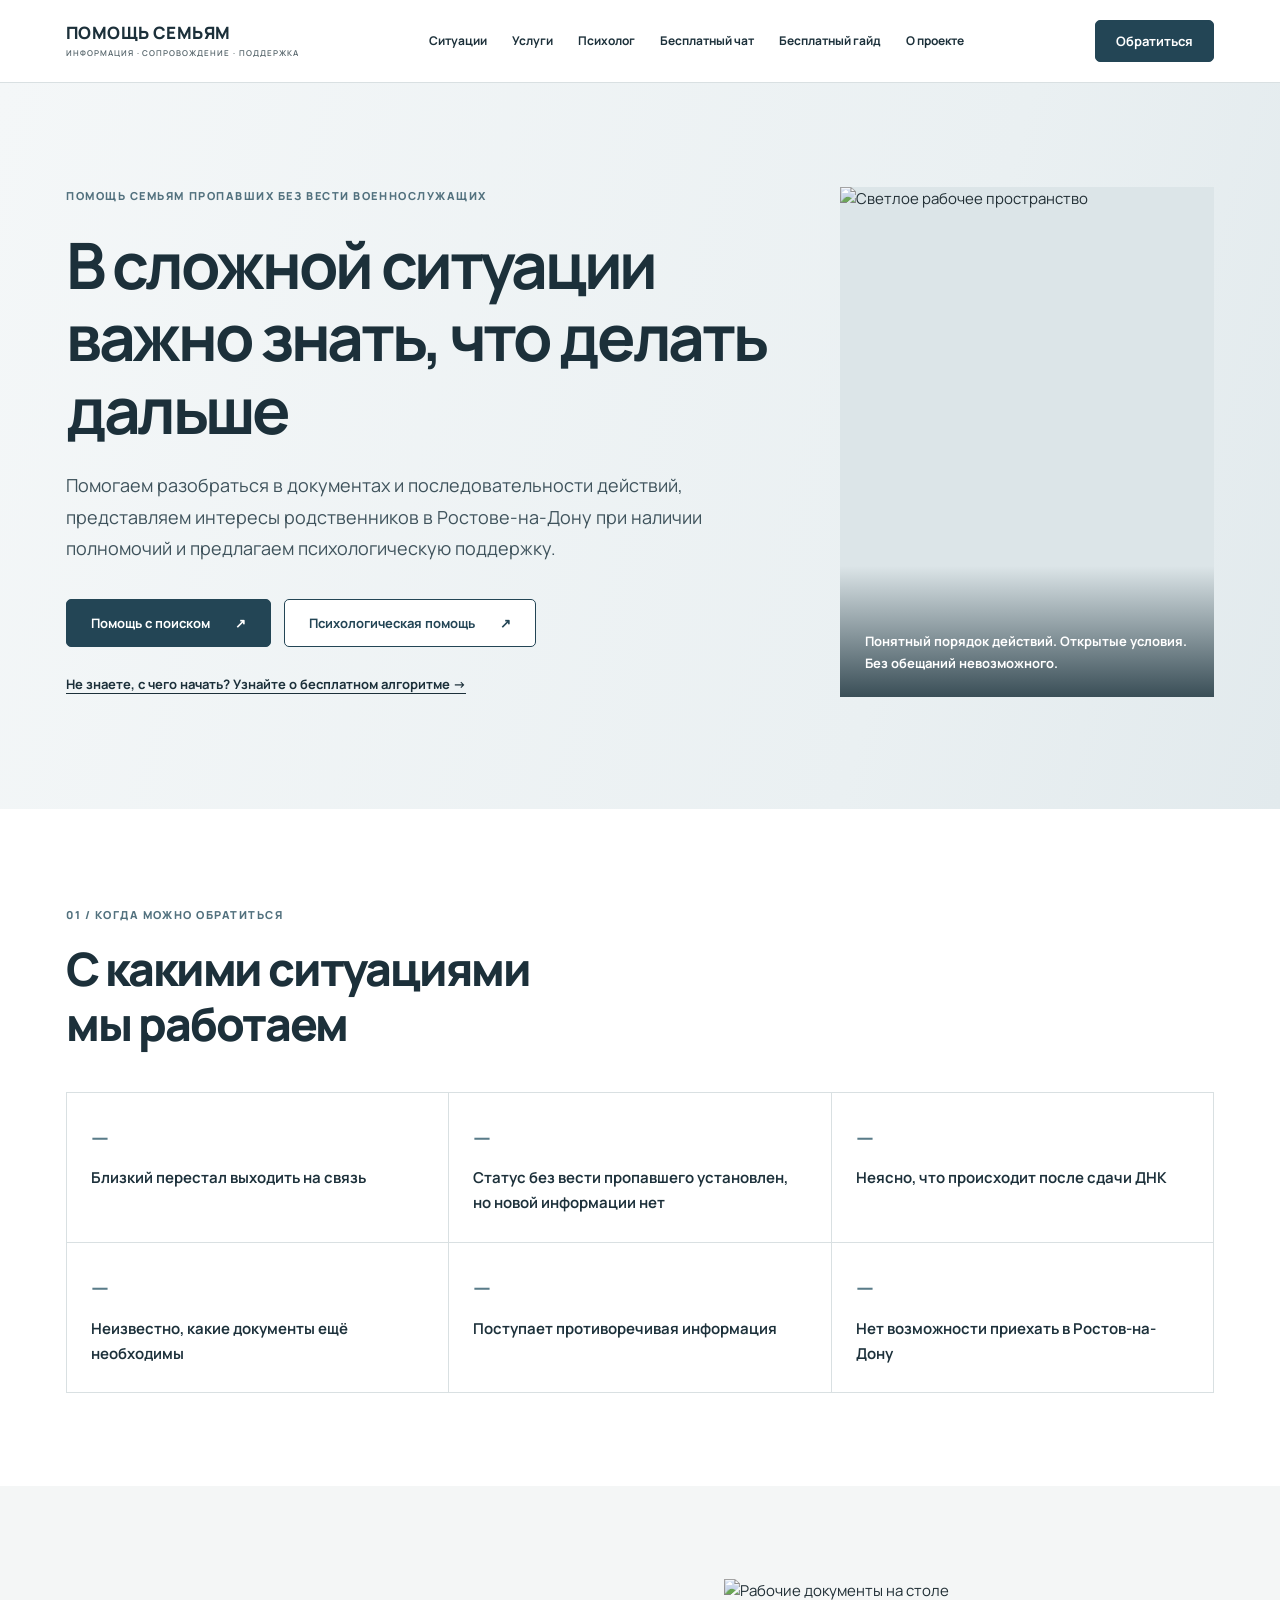
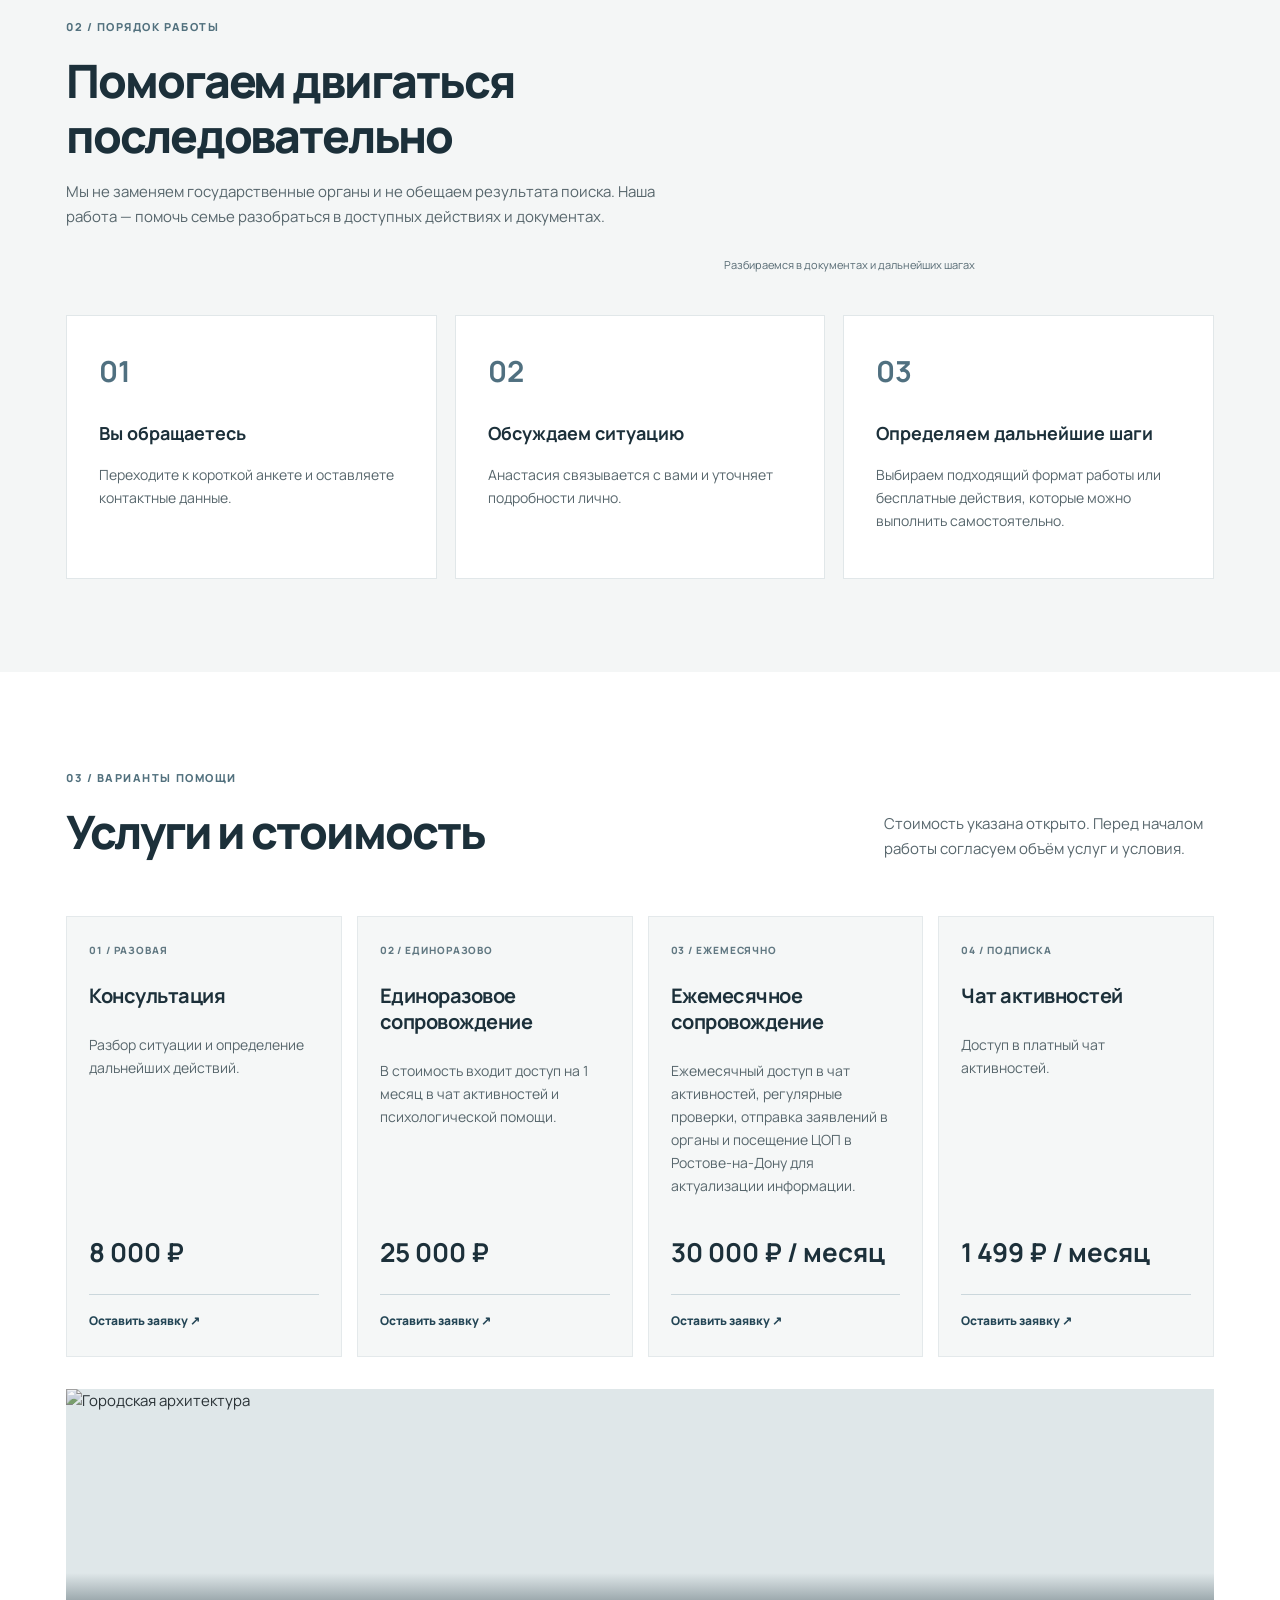
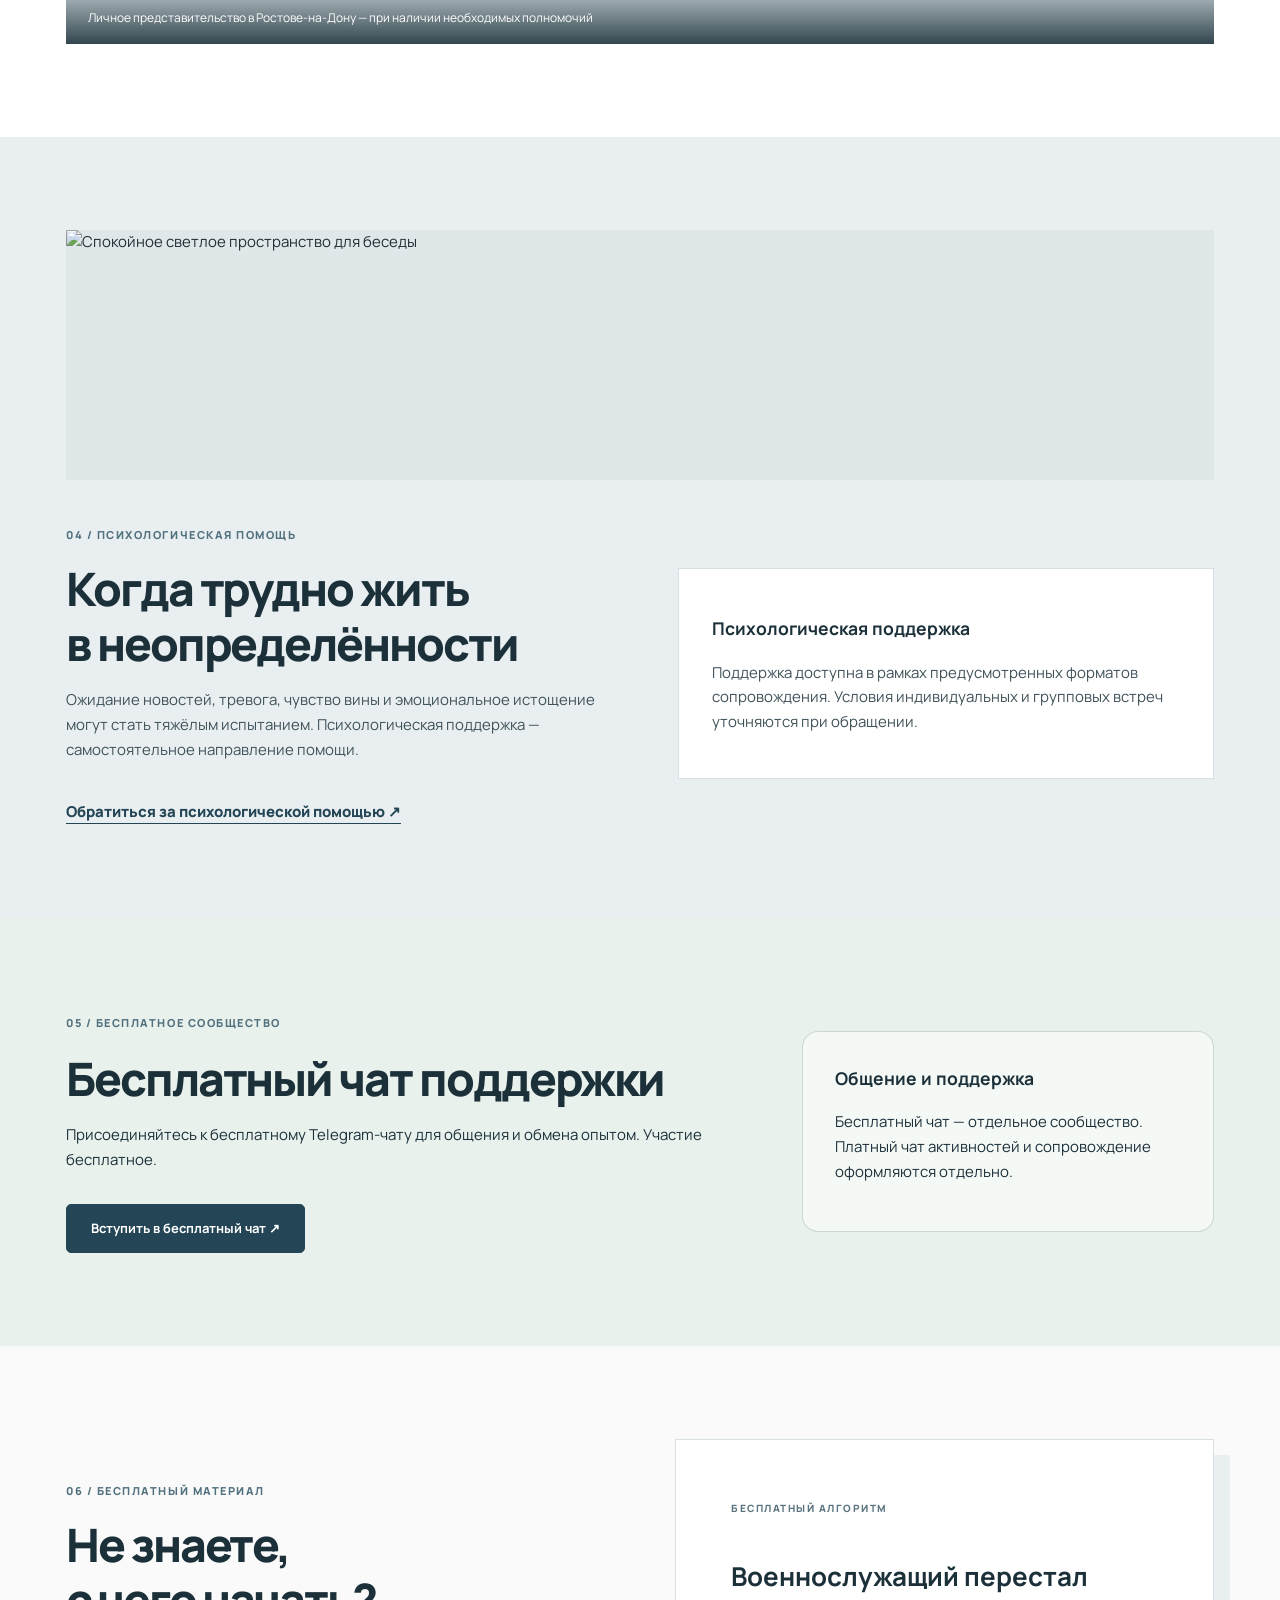
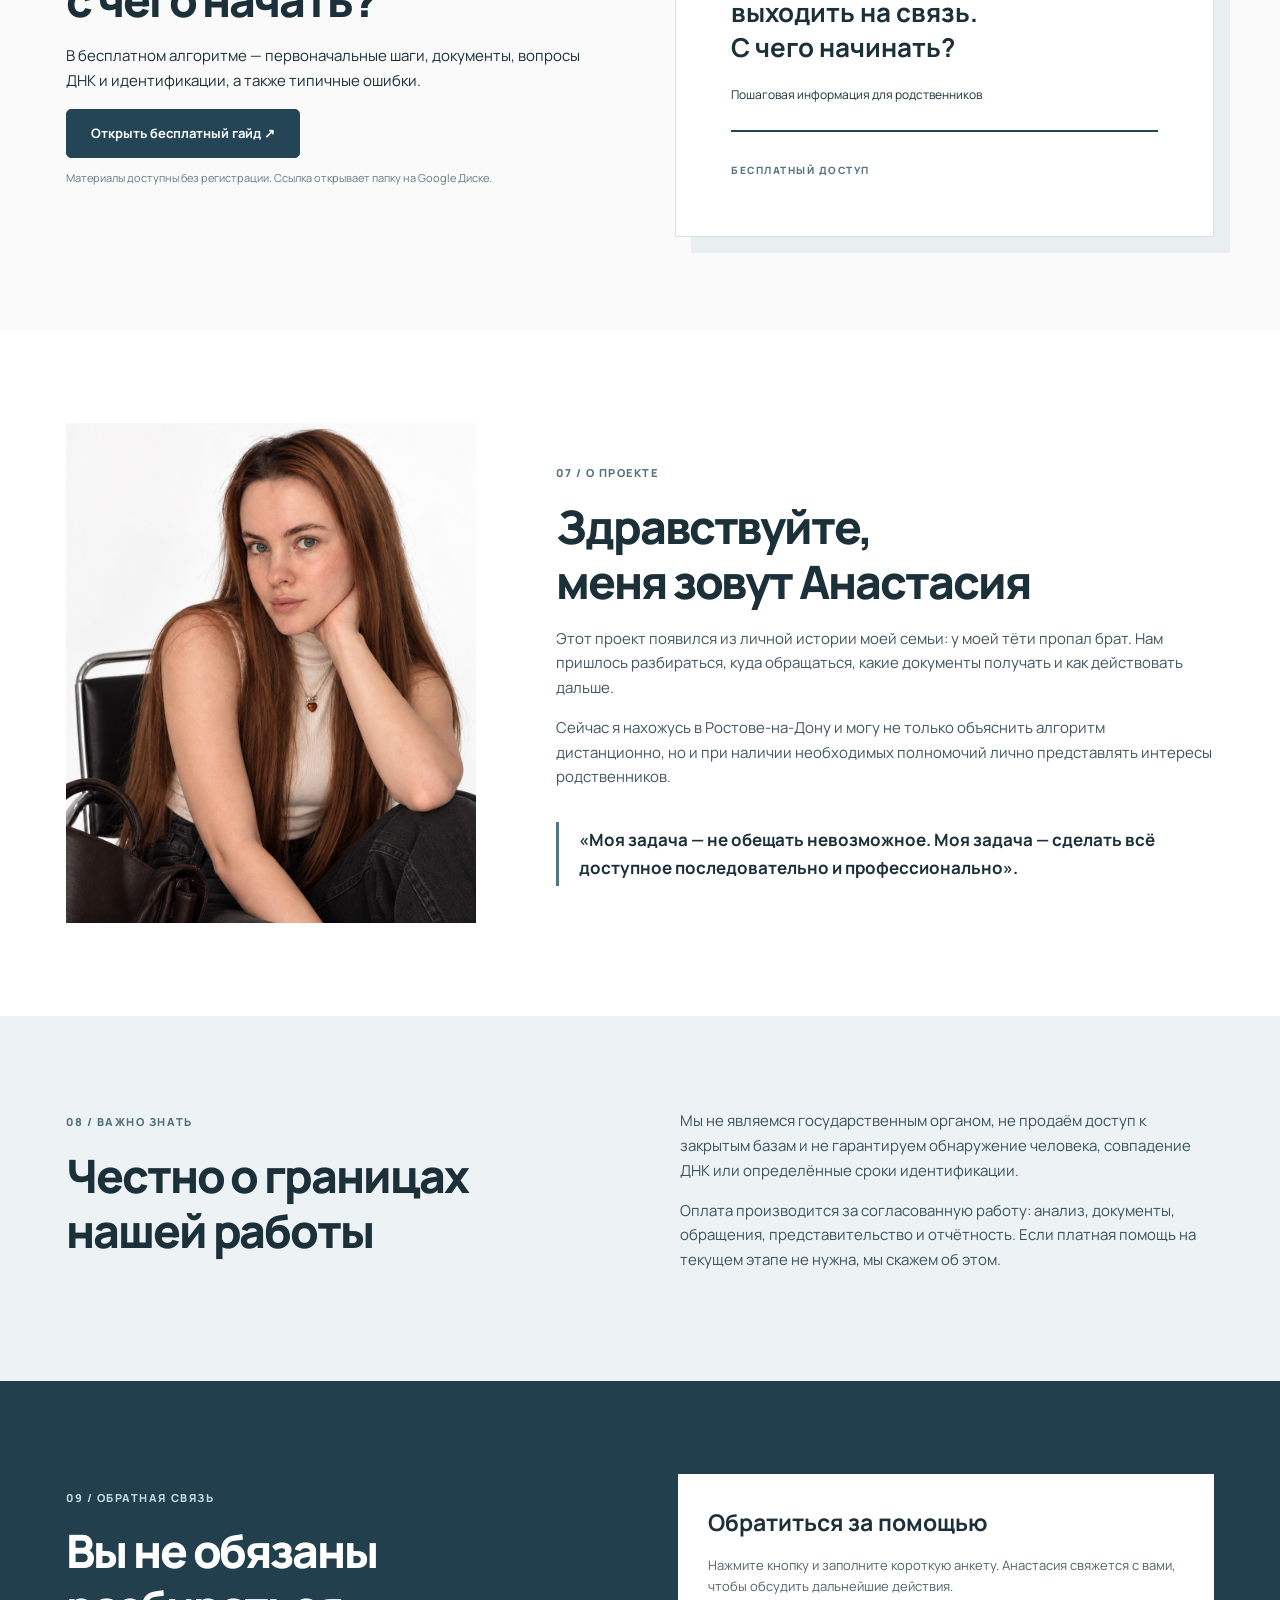
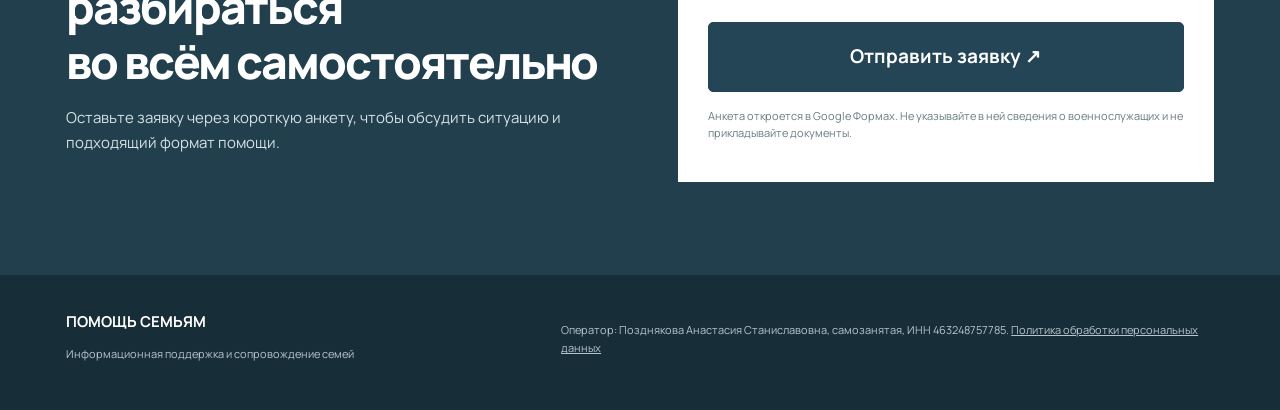
==== commit d99d5ff5: "Add files via upload" ====
--- a/index.html
+++ b/index.html
@@ -1,2 +1,3 @@
 <!DOCTYPE html>
-<html lang="ru"><head><meta charset="utf-8"/><meta content="width=device-width, initial-scale=1" name="viewport"/><meta content="Помощь семьям пропавших без вести военнослужащих: консультации, представительство в Ростове-на-Дону, сопровождение и психологическая поддержка." name="description"/><title>Помощь семьям — поддержка и сопровождение</title><link href="styles.css" rel="stylesheet"/></head><body><header class="header"><div class="wrap header-in"><a class="wordmark" href="#top">ПОМОЩЬ СЕМЬЯМ<span>ИНФОРМАЦИЯ · СОПРОВОЖДЕНИЕ · ПОДДЕРЖКА</span></a><button aria-expanded="false" aria-label="Открыть меню" class="menu-btn" id="menuBtn">☰</button><nav id="nav"><a href="#situations">Ситуации</a><a href="#services">Услуги</a><a href="#psych">Психолог</a><a href="#guide">Бесплатный гайд</a><a href="#about">О проекте</a></nav><a class="btn small" href="https://forms.gle/g7WwSxmZbj7TKwcN8" rel="noopener noreferrer" target="_blank">Обратиться</a></div></header><main id="top"><section class="hero"><div class="wrap hero-grid"><div><div class="eyebrow">ПОМОЩЬ СЕМЬЯМ ПРОПАВШИХ БЕЗ ВЕСТИ ВОЕННОСЛУЖАЩИХ</div><h1>В сложной ситуации важно знать, что делать дальше</h1><p class="lead">Помогаем разобраться в документах и последовательности действий, представляем интересы родственников в Ростове-на-Дону при наличии полномочий и предлагаем психологическую поддержку.</p><div class="actions"><a class="btn" href="#services">Помощь с поиском <span>↗</span></a><a class="btn outline" href="#psych">Психологическая помощь <span>↗</span></a></div><a class="quiet-link" href="#guide">Не знаете, с чего начать? Узнайте о бесплатном алгоритме →</a></div><div class="hero-visual"><img alt="Светлое рабочее пространство" fetchpriority="high" src="https://images.unsplash.com/photo-1497366811353-6870744d04b2?auto=format&amp;fit=crop&amp;w=1050&amp;q=82"/><div class="hero-visual-caption">Понятный порядок действий. Открытые условия. Без обещаний невозможного.</div></div></div></section><section class="section" id="situations"><div class="wrap"><div class="section-head"><span class="kicker">01 / КОГДА МОЖНО ОБРАТИТЬСЯ</span><h2>С какими ситуациями<br/>мы работаем</h2></div><div class="situation-grid"><div>Близкий перестал выходить на связь</div><div>Статус без вести пропавшего установлен, но новой информации нет</div><div>Неясно, что происходит после сдачи ДНК</div><div>Неизвестно, какие документы ещё необходимы</div><div>Поступает противоречивая информация</div><div>Нет возможности приехать в Ростов-на-Дону</div></div></div></section><section class="section tint" id="approach"><div class="wrap"><div class="approach-intro"><div class="section-head"><span class="kicker">02 / ПОРЯДОК РАБОТЫ</span><h2>Помогаем двигаться<br/>последовательно</h2><p>Мы не заменяем государственные органы и не обещаем результата поиска. Наша работа — помочь семье разобраться в доступных действиях и документах.</p></div><figure class="editorial-photo approach-photo"><img alt="Рабочие документы на столе" loading="lazy" src="https://images.unsplash.com/photo-1450101499163-c8848c66ca85?auto=format&amp;fit=crop&amp;w=1100&amp;q=82"/><figcaption>Разбираемся в документах и дальнейших шагах</figcaption></figure></div><div class="steps"><article><b>01</b><h3>Вы обращаетесь</h3><p>Переходите к короткой анкете и оставляете контактные данные.</p></article><article><b>02</b><h3>Обсуждаем ситуацию</h3><p>Анастасия связывается с вами и уточняет подробности лично.</p></article><article><b>03</b><h3>Определяем дальнейшие шаги</h3><p>Выбираем подходящий формат работы или бесплатные действия, которые можно выполнить самостоятельно.</p></article></div></div></section><section class="section" id="services"><div class="wrap"><div class="section-head row"><div><span class="kicker">03 / ВАРИАНТЫ ПОМОЩИ</span><h2>Услуги и стоимость</h2></div><p>Стоимость указана открыто. Перед началом работы согласуем объём услуг и условия.</p></div><div class="cards"><article class="card"><span class="card-n">01 / РАЗОВАЯ</span><h3>Консультация</h3><p>Анализ ситуации и документов, рекомендации и персональная дорожная карта. До 60 минут.</p><strong>15 000 ₽</strong><a href="https://forms.gle/g7WwSxmZbj7TKwcN8" rel="noopener noreferrer" target="_blank">Оставить обращение ↗</a></article><article class="card"><span class="card-n">02 / ЛИЧНОЕ ОБРАЩЕНИЕ</span><h3>Представительство в Ростове</h3><p>Подготовка документов, одно личное обращение при наличии полномочий, письменный отчёт.</p><strong>50 000 ₽</strong><a href="https://forms.gle/g7WwSxmZbj7TKwcN8" rel="noopener noreferrer" target="_blank">Оставить обращение ↗</a></article><article class="card"><span class="card-n">03 / ЕЖЕМЕСЯЧНО</span><h3>Полное сопровождение</h3><p>Работа с обращениями, документами и ответами, корректировка плана, отчётность.</p><strong>70 000 ₽ <small>/ месяц</small></strong><a href="https://forms.gle/g7WwSxmZbj7TKwcN8" rel="noopener noreferrer" target="_blank">Оставить обращение ↗</a></article><article class="card"><span class="card-n">04 / ЕЖЕМЕСЯЧНО</span><h3>Комплексное сопровождение</h3><p>Полное сопровождение, две встречи с психологом и доступ в группу поддержки.</p><strong>85 000 ₽ <small>/ месяц</small></strong><a href="https://forms.gle/g7WwSxmZbj7TKwcN8" rel="noopener noreferrer" target="_blank">Оставить обращение ↗</a></article></div><figure class="editorial-photo city-photo"><img alt="Городская архитектура" loading="lazy" src="https://images.unsplash.com/photo-1486406146926-c627a92ad1ab?auto=format&amp;fit=crop&amp;w=1600&amp;q=82"/><figcaption>Личное представительство в Ростове-на-Дону — при наличии необходимых полномочий</figcaption></figure></div></section><section class="section psych" id="psych"><div class="wrap"><figure class="editorial-photo psych-photo"><img alt="Спокойное светлое пространство для беседы" loading="lazy" src="https://images.unsplash.com/photo-1497366754035-f200968a6e72?auto=format&amp;fit=crop&amp;w=1500&amp;q=82"/></figure><div class="psych-grid"><div><span class="kicker">04 / ПСИХОЛОГИЧЕСКАЯ ПОМОЩЬ</span><h2>Когда трудно жить<br/>в неопределённости</h2><p>Ожидание новостей, тревога, чувство вины и эмоциональное истощение могут стать тяжёлым испытанием. Психологическая поддержка — самостоятельное направление помощи.</p><a class="text-btn" href="https://forms.gle/g7WwSxmZbj7TKwcN8" rel="noopener noreferrer" target="_blank">Обратиться за психологической помощью ↗</a></div><div class="price-list"><div><span>Индивидуальная встреча · 60 минут</span><b>5 000 ₽</b></div><div><span>Пакет из 4 встреч</span><b>18 000 ₽</b></div><div><span>Групповая встреча</span><b>2 000–2 500 ₽</b></div><div><span>Месяц участия в группе</span><b>7 000 ₽</b></div><p class="micro">Групповые форматы — после подтверждения набора. Психологическая поддержка не заменяет экстренную медицинскую помощь.</p></div></div></div></section><section class="section guide" id="guide"><div class="wrap guide-grid"><div><span class="kicker">05 / БЕСПЛАТНЫЙ МАТЕРИАЛ</span><h2>Не знаете,<br/>с чего начать?</h2><p>В бесплатном алгоритме — первоначальные шаги, документы, вопросы ДНК и идентификации, а также типичные ошибки.</p><a class="btn" href="https://drive.google.com/drive/folders/1itsF3LFJR-8sPSeXZBFGEBLGz9SIdh-b?usp=sharing" rel="noopener noreferrer" target="_blank">Открыть бесплатный гайд ↗</a><p class="micro">Материалы доступны без регистрации. Ссылка открывает папку на Google Диске.</p></div><div class="guide-art"><span>БЕСПЛАТНЫЙ АЛГОРИТМ</span><h3>Военнослужащий перестал выходить на связь.<br/>С чего начинать?</h3><p>Пошаговая информация для родственников</p><div class="guide-rule"></div><span>БЕСПЛАТНЫЙ ДОСТУП</span></div></div></section><section class="section" id="about"><div class="wrap about-grid"><div class="portrait"><img alt="Фотография Анастасии" loading="lazy" src="assets/anastasia.jpg"/></div><div><span class="kicker">06 / О ПРОЕКТЕ</span><h2>Здравствуйте,<br/>меня зовут Анастасия</h2><p>Этот проект появился из личной истории моей семьи: у моей тёти пропал брат. Нам пришлось разбираться, куда обращаться, какие документы получать и как действовать дальше.</p><p>Сейчас я нахожусь в Ростове-на-Дону и могу не только объяснить алгоритм дистанционно, но и при наличии необходимых полномочий лично представлять интересы родственников.</p><blockquote>«Моя задача — не обещать невозможное. Моя задача — сделать всё доступное последовательно и профессионально».</blockquote></div></div></section><section class="section honest"><div class="wrap honest-grid"><div><span class="kicker">07 / ВАЖНО ЗНАТЬ</span><h2>Честно о границах<br/>нашей работы</h2></div><div><p>Мы не являемся государственным органом, не продаём доступ к закрытым базам и не гарантируем обнаружение человека, совпадение ДНК или определённые сроки идентификации.</p><p>Оплата производится за согласованную работу: анализ, документы, обращения, представительство и отчётность. Если платная помощь на текущем этапе не нужна, мы скажем об этом.</p></div></div></section><section class="section contact" id="contact"><div class="wrap contact-grid"><div><span class="kicker">08 / ОБРАТНАЯ СВЯЗЬ</span><h2>Вы не обязаны разбираться<br/>во всём самостоятельно</h2><p>Оставьте заявку через короткую анкету, чтобы обсудить ситуацию и подходящий формат помощи.</p></div><div class="contact-box"><h3>Обратиться за помощью</h3><p>Нажмите кнопку и заполните короткую анкету. Анастасия свяжется с вами, чтобы обсудить дальнейшие действия.</p><a class="btn application-cta" href="https://forms.gle/g7WwSxmZbj7TKwcN8" rel="noopener noreferrer" target="_blank">Отправить заявку ↗</a><p class="micro application-note">Анкета откроется в Google Формах. Не указывайте в ней сведения о военнослужащих и не прикладывайте документы.</p></div></div></section></main><footer><div class="wrap foot"><div><b>ПОМОЩЬ СЕМЬЯМ</b><p>Информационная поддержка и сопровождение семей</p></div><div><p>Оператор: Позднякова Анастасия Станиславовна, самозанятая, ИНН 463248757785. <a href="privacy.html">Политика обработки персональных данных</a></p></div></div></footer><script src="script.js"></script></body></html>
+
+<html lang="ru"><head><meta charset="utf-8"/><meta content="width=device-width, initial-scale=1" name="viewport"/><meta content="Помощь семьям пропавших без вести военнослужащих: консультации, представительство в Ростове-на-Дону, сопровождение и психологическая поддержка." name="description"/><title>Помощь семьям — поддержка и сопровождение</title><link href="styles.css" rel="stylesheet"/></head><body><header class="header"><div class="wrap header-in"><a class="wordmark" href="#top">ПОМОЩЬ СЕМЬЯМ<span>ИНФОРМАЦИЯ · СОПРОВОЖДЕНИЕ · ПОДДЕРЖКА</span></a><button aria-expanded="false" aria-label="Открыть меню" class="menu-btn" id="menuBtn">☰</button><nav id="nav"><a href="#situations">Ситуации</a><a href="#services">Услуги</a><a href="#psych">Психолог</a><a href="#free-chat">Бесплатный чат</a><a href="#guide">Бесплатный гайд</a><a href="#about">О проекте</a></nav><a class="btn small" href="https://forms.gle/g7WwSxmZbj7TKwcN8" rel="noopener noreferrer" target="_blank">Обратиться</a></div></header><main id="top"><section class="hero"><div class="wrap hero-grid"><div><div class="eyebrow">ПОМОЩЬ СЕМЬЯМ ПРОПАВШИХ БЕЗ ВЕСТИ ВОЕННОСЛУЖАЩИХ</div><h1>В сложной ситуации важно знать, что делать дальше</h1><p class="lead">Помогаем разобраться в документах и последовательности действий, представляем интересы родственников в Ростове-на-Дону при наличии полномочий и предлагаем психологическую поддержку.</p><div class="actions"><a class="btn" href="#services">Помощь с поиском <span>↗</span></a><a class="btn outline" href="#psych">Психологическая помощь <span>↗</span></a></div><a class="quiet-link" href="#guide">Не знаете, с чего начать? Узнайте о бесплатном алгоритме →</a></div><div class="hero-visual"><img alt="Светлое рабочее пространство" fetchpriority="high" src="https://images.unsplash.com/photo-1497366811353-6870744d04b2?auto=format&amp;fit=crop&amp;w=1050&amp;q=82"/><div class="hero-visual-caption">Понятный порядок действий. Открытые условия. Без обещаний невозможного.</div></div></div></section><section class="section" id="situations"><div class="wrap"><div class="section-head"><span class="kicker">01 / КОГДА МОЖНО ОБРАТИТЬСЯ</span><h2>С какими ситуациями<br/>мы работаем</h2></div><div class="situation-grid"><div>Близкий перестал выходить на связь</div><div>Статус без вести пропавшего установлен, но новой информации нет</div><div>Неясно, что происходит после сдачи ДНК</div><div>Неизвестно, какие документы ещё необходимы</div><div>Поступает противоречивая информация</div><div>Нет возможности приехать в Ростов-на-Дону</div></div></div></section><section class="section tint" id="approach"><div class="wrap"><div class="approach-intro"><div class="section-head"><span class="kicker">02 / ПОРЯДОК РАБОТЫ</span><h2>Помогаем двигаться<br/>последовательно</h2><p>Мы не заменяем государственные органы и не обещаем результата поиска. Наша работа — помочь семье разобраться в доступных действиях и документах.</p></div><figure class="editorial-photo approach-photo"><img alt="Рабочие документы на столе" loading="lazy" src="https://images.unsplash.com/photo-1450101499163-c8848c66ca85?auto=format&amp;fit=crop&amp;w=1100&amp;q=82"/><figcaption>Разбираемся в документах и дальнейших шагах</figcaption></figure></div><div class="steps"><article><b>01</b><h3>Вы обращаетесь</h3><p>Переходите к короткой анкете и оставляете контактные данные.</p></article><article><b>02</b><h3>Обсуждаем ситуацию</h3><p>Анастасия связывается с вами и уточняет подробности лично.</p></article><article><b>03</b><h3>Определяем дальнейшие шаги</h3><p>Выбираем подходящий формат работы или бесплатные действия, которые можно выполнить самостоятельно.</p></article></div></div></section><section class="section" id="services"><div class="wrap"><div class="section-head row"><div><span class="kicker">03 / ВАРИАНТЫ ПОМОЩИ</span><h2>Услуги и стоимость</h2></div><p>Стоимость указана открыто. Перед началом работы согласуем объём услуг и условия.</p></div><div class="cards"><article class="card"><span class="card-n">01 / РАЗОВАЯ</span><h3>Консультация</h3><p>Разбор ситуации и определение дальнейших действий.</p><strong>8 000 ₽</strong><a href="https://forms.gle/g7WwSxmZbj7TKwcN8" rel="noopener noreferrer" target="_blank">Оставить заявку ↗</a></article><article class="card"><span class="card-n">02 / ЕДИНОРАЗОВО</span><h3>Единоразовое сопровождение</h3><p>В стоимость входит доступ на 1 месяц в чат активностей и психологической помощи.</p><strong>25 000 ₽</strong><a href="https://forms.gle/g7WwSxmZbj7TKwcN8" rel="noopener noreferrer" target="_blank">Оставить заявку ↗</a></article><article class="card"><span class="card-n">03 / ЕЖЕМЕСЯЧНО</span><h3>Ежемесячное сопровождение</h3><p>Ежемесячный доступ в чат активностей, регулярные проверки, отправка заявлений в органы и посещение ЦОП в Ростове-на-Дону для актуализации информации.</p><strong>30 000 ₽ / месяц</strong><a href="https://forms.gle/g7WwSxmZbj7TKwcN8" rel="noopener noreferrer" target="_blank">Оставить заявку ↗</a></article><article class="card"><span class="card-n">04 / ПОДПИСКА</span><h3>Чат активностей</h3><p>Доступ в платный чат активностей.</p><strong>1 499 ₽ / месяц</strong><a href="https://forms.gle/g7WwSxmZbj7TKwcN8" rel="noopener noreferrer" target="_blank">Оставить заявку ↗</a></article></div><figure class="editorial-photo city-photo"><img alt="Городская архитектура" loading="lazy" src="https://images.unsplash.com/photo-1486406146926-c627a92ad1ab?auto=format&amp;fit=crop&amp;w=1600&amp;q=82"/><figcaption>Личное представительство в Ростове-на-Дону — при наличии необходимых полномочий</figcaption></figure></div></section><section class="section psych" id="psych"><div class="wrap"><figure class="editorial-photo psych-photo"><img alt="Спокойное светлое пространство для беседы" loading="lazy" src="https://images.unsplash.com/photo-1497366754035-f200968a6e72?auto=format&amp;fit=crop&amp;w=1500&amp;q=82"/></figure><div class="psych-grid"><div><span class="kicker">04 / ПСИХОЛОГИЧЕСКАЯ ПОМОЩЬ</span><h2>Когда трудно жить<br/>в неопределённости</h2><p>Ожидание новостей, тревога, чувство вины и эмоциональное истощение могут стать тяжёлым испытанием. Психологическая поддержка — самостоятельное направление помощи.</p><a class="text-btn" href="https://forms.gle/g7WwSxmZbj7TKwcN8" rel="noopener noreferrer" target="_blank">Обратиться за психологической помощью ↗</a></div><div class="price-list"><h3>Психологическая поддержка</h3><p>Поддержка доступна в рамках предусмотренных форматов сопровождения. Условия индивидуальных и групповых встреч уточняются при обращении.</p></div></div></div></section><section class="section free-chat" id="free-chat"><div class="wrap free-chat-grid"><div><span class="kicker">05 / БЕСПЛАТНОЕ СООБЩЕСТВО</span><h2>Бесплатный чат поддержки</h2><p>Присоединяйтесь к бесплатному Telegram-чату для общения и обмена опытом. Участие бесплатное.</p><a class="btn free-chat-btn" href="https://t.me/+MVwsCFH1jXgzZTUy" rel="noopener noreferrer" target="_blank">Вступить в бесплатный чат ↗</a></div><div class="free-chat-side"><h3>Общение и поддержка</h3><p>Бесплатный чат — отдельное сообщество. Платный чат активностей и сопровождение оформляются отдельно.</p></div></div></section><section class="section guide" id="guide"><div class="wrap guide-grid"><div><span class="kicker">06 / БЕСПЛАТНЫЙ МАТЕРИАЛ</span><h2>Не знаете,<br/>с чего начать?</h2><p>В бесплатном алгоритме — первоначальные шаги, документы, вопросы ДНК и идентификации, а также типичные ошибки.</p><a class="btn" href="https://drive.google.com/drive/folders/1itsF3LFJR-8sPSeXZBFGEBLGz9SIdh-b?usp=sharing" rel="noopener noreferrer" target="_blank">Открыть бесплатный гайд ↗</a><p class="micro">Материалы доступны без регистрации. Ссылка открывает папку на Google Диске.</p></div><div class="guide-art"><span>БЕСПЛАТНЫЙ АЛГОРИТМ</span><h3>Военнослужащий перестал выходить на связь.<br/>С чего начинать?</h3><p>Пошаговая информация для родственников</p><div class="guide-rule"></div><span>БЕСПЛАТНЫЙ ДОСТУП</span></div></div></section><section class="section" id="about"><div class="wrap about-grid"><div class="portrait"><img alt="Фотография Анастасии" loading="lazy" src="assets/anastasia.jpg"/></div><div><span class="kicker">07 / О ПРОЕКТЕ</span><h2>Здравствуйте,<br/>меня зовут Анастасия</h2><p>Этот проект появился из личной истории моей семьи: у моей тёти пропал брат. Нам пришлось разбираться, куда обращаться, какие документы получать и как действовать дальше.</p><p>Сейчас я нахожусь в Ростове-на-Дону и могу не только объяснить алгоритм дистанционно, но и при наличии необходимых полномочий лично представлять интересы родственников.</p><blockquote>«Моя задача — не обещать невозможное. Моя задача — сделать всё доступное последовательно и профессионально».</blockquote></div></div></section><section class="section honest"><div class="wrap honest-grid"><div><span class="kicker">08 / ВАЖНО ЗНАТЬ</span><h2>Честно о границах<br/>нашей работы</h2></div><div><p>Мы не являемся государственным органом, не продаём доступ к закрытым базам и не гарантируем обнаружение человека, совпадение ДНК или определённые сроки идентификации.</p><p>Оплата производится за согласованную работу: анализ, документы, обращения, представительство и отчётность. Если платная помощь на текущем этапе не нужна, мы скажем об этом.</p></div></div></section><section class="section contact" id="contact"><div class="wrap contact-grid"><div><span class="kicker">09 / ОБРАТНАЯ СВЯЗЬ</span><h2>Вы не обязаны разбираться<br/>во всём самостоятельно</h2><p>Оставьте заявку через короткую анкету, чтобы обсудить ситуацию и подходящий формат помощи.</p></div><div class="contact-box"><h3>Обратиться за помощью</h3><p>Нажмите кнопку и заполните короткую анкету. Анастасия свяжется с вами, чтобы обсудить дальнейшие действия.</p><a class="btn application-cta" href="https://forms.gle/g7WwSxmZbj7TKwcN8" rel="noopener noreferrer" target="_blank">Отправить заявку ↗</a><p class="micro application-note">Анкета откроется в Google Формах. Не указывайте в ней сведения о военнослужащих и не прикладывайте документы.</p></div></div></section></main><footer><div class="wrap foot"><div><b>ПОМОЩЬ СЕМЬЯМ</b><p>Информационная поддержка и сопровождение семей</p></div><div><p>Оператор: Позднякова Анастасия Станиславовна, самозанятая, ИНН 463248757785. <a href="privacy.html">Политика обработки персональных данных</a></p></div></div></footer><script src="script.js"></script></body></html>
--- a/styles.css
+++ b/styles.css
@@ -26,3 +26,6 @@
 
 /* Большая кнопка вместо формы */
 .application-cta{display:flex;align-items:center;justify-content:center;width:100%;min-height:70px;margin-top:24px;text-align:center;font-size:19px;font-weight:700;box-sizing:border-box}.application-note{margin-top:15px;line-height:1.55}
+
+/* Free community block */
+.free-chat{background:#e9f1ec}.free-chat-grid{display:grid;grid-template-columns:1.25fr 0.75fr;gap:3rem;align-items:center}.free-chat h2{margin-top:1rem}.free-chat-btn{display:inline-flex;margin-top:1rem}.free-chat-side{border:1px solid rgba(24,62,48,.18);padding:2rem;border-radius:16px;background:rgba(255,255,255,.55)}.free-chat-side h3{margin-top:0}@media(max-width:760px){.free-chat-grid{grid-template-columns:1fr;gap:1.5rem}.free-chat-side{padding:1.4rem}}
